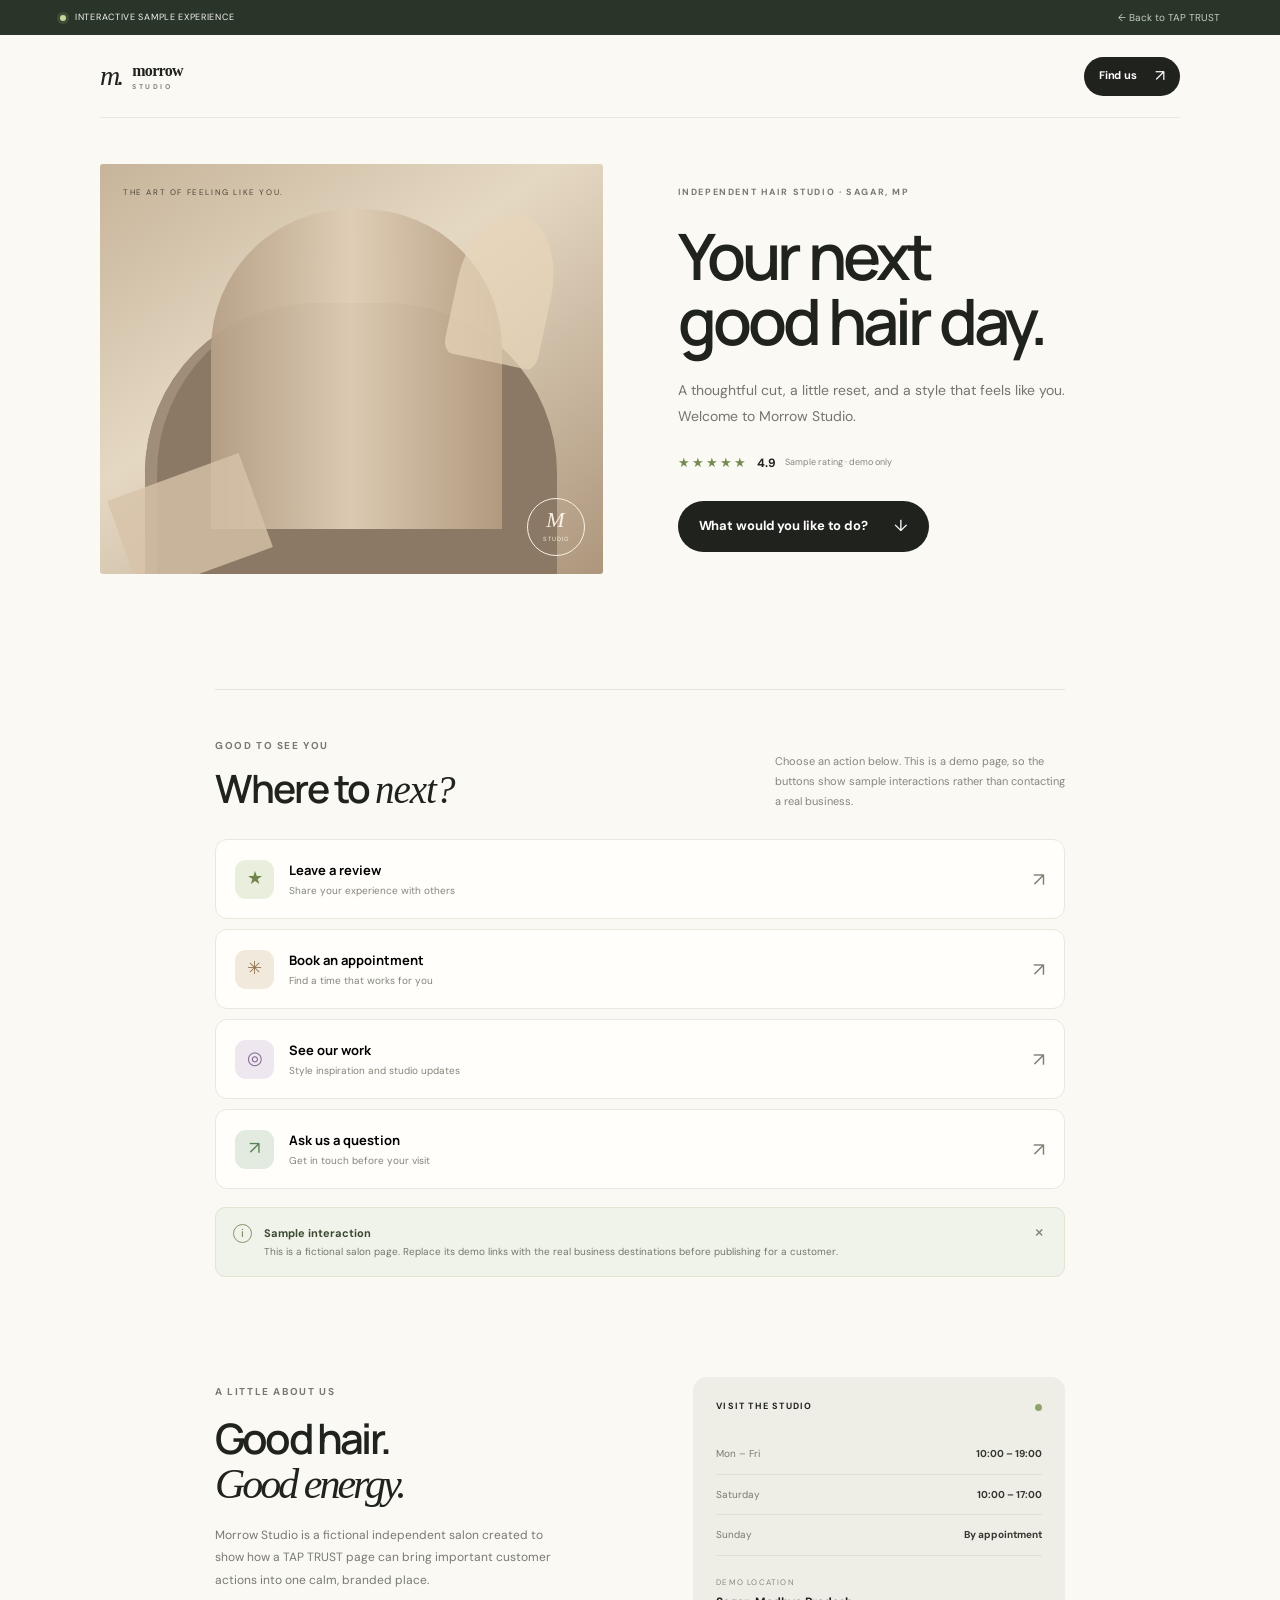
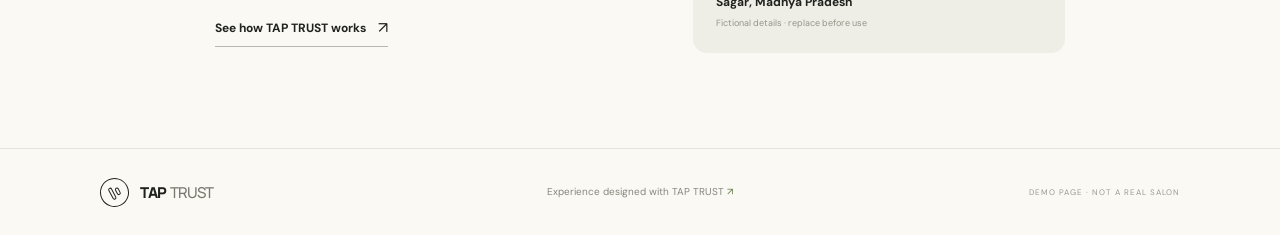
==== demo/index.html @ 9cfa6c9f "tap-trust-demo" ====
<!doctype html><html lang="en"><head><meta charset="utf-8"><meta name="viewport" content="width=device-width,initial-scale=1"><meta name="theme-color" content="#f7f6f2"><meta name="description" content="A sample customer landing page for Morrow Studio, created to demonstrate TAP TRUST NFC and QR experiences."><title>Morrow Studio — Customer demo | TAP TRUST</title><link rel="preconnect" href="https://fonts.googleapis.com"><link rel="preconnect" href="https://fonts.gstatic.com" crossorigin><link href="https://fonts.googleapis.com/css2?family=DM+Sans:wght@400;500;600;700&family=Manrope:wght@400;500;600;700;800&display=swap" rel="stylesheet"><link rel="stylesheet" href="../assets/style.css"></head><body class="demo-body"><div class="demo-banner"><span><span class="live-dot"></span> INTERACTIVE SAMPLE EXPERIENCE</span><a href="../index.html">← Back to TAP TRUST</a></div><header class="demo-header"><a class="brand" href="index.html" aria-label="Morrow Studio"><span class="morrow-symbol">m.</span><span class="morrow-word">morrow <small>STUDIO</small></span></a><a class="button button-dark button-small" href="#contact">Find us <span>↗</span></a></header><main><section class="salon-hero"><div class="salon-image"><div class="salon-image-label">THE ART OF FEELING LIKE YOU.</div><div class="salon-image-shape shape-a"></div><div class="salon-image-shape shape-b"></div><div class="salon-image-stamp">M<br><small>STUDIO</small></div></div><div class="salon-intro"><div class="eyebrow">INDEPENDENT HAIR STUDIO · SAGAR, MP</div><h1>Your next<br>good hair day.</h1><p>A thoughtful cut, a little reset, and a style that feels like you. Welcome to Morrow Studio.</p><div class="salon-rating"><span>★★★★★</span><strong>4.9</strong><small>Sample rating · demo only</small></div><a class="button button-dark salon-primary" href="#actions">What would you like to do? <span>↓</span></a></div></section><section class="salon-actions" id="actions"><div class="salon-section-top"><div><div class="eyebrow">GOOD TO SEE YOU</div><h2>Where to <span class="serif">next?</span></h2></div><p>Choose an action below. This is a demo page, so the buttons show sample interactions rather than contacting a real business.</p></div><div class="action-list"><button class="action-item" data-demo-action="review"><span class="action-icon review-action-icon">★</span><span class="action-copy"><strong>Leave a review</strong><small>Share your experience with others</small></span><span class="action-arrow">↗</span></button><button class="action-item" data-demo-action="booking"><span class="action-icon booking-action-icon">✳</span><span class="action-copy"><strong>Book an appointment</strong><small>Find a time that works for you</small></span><span class="action-arrow">↗</span></button><button class="action-item" data-demo-action="instagram"><span class="action-icon social-action-icon">◎</span><span class="action-copy"><strong>See our work</strong><small>Style inspiration and studio updates</small></span><span class="action-arrow">↗</span></button><button class="action-item" data-demo-action="whatsapp"><span class="action-icon message-action-icon">↗</span><span class="action-copy"><strong>Ask us a question</strong><small>Get in touch before your visit</small></span><span class="action-arrow">↗</span></button></div><div class="demo-notice" id="demo-notice" role="status" aria-live="polite"><span class="notice-symbol">i</span><p><strong>Sample interaction</strong><br>This is a fictional salon page. Replace its demo links with the real business destinations before publishing for a customer.</p><button id="notice-close" aria-label="Dismiss message">×</button></div></section><section class="salon-info" id="contact"><div class="salon-info-copy"><div class="eyebrow">A LITTLE ABOUT US</div><h2>Good hair.<br><span class="serif">Good energy.</span></h2><p>Morrow Studio is a fictional independent salon created to show how a TAP TRUST page can bring important customer actions into one calm, branded place.</p><a class="text-link" href="../index.html">See how TAP TRUST works <span>↗</span></a></div><div class="hours-card"><div class="hours-title"><span>VISIT THE STUDIO</span><span class="hours-dot"></span></div><div class="hours-row"><span>Mon – Fri</span><strong>10:00 – 19:00</strong></div><div class="hours-row"><span>Saturday</span><strong>10:00 – 17:00</strong></div><div class="hours-row"><span>Sunday</span><strong>By appointment</strong></div><div class="address-block"><span>DEMO LOCATION</span><strong>Sagar, Madhya Pradesh</strong><small>Fictional details · replace before use</small></div></div></section></main><footer class="demo-footer"><a class="brand" href="../index.html"><span class="brand-mark"><span></span><span></span></span><span>TAP<span class="brand-light">TRUST</span></span></a><p>Experience designed with TAP TRUST <span>↗</span></p><span class="demo-footer-note">DEMO PAGE · NOT A REAL SALON</span></footer><script src="../assets/script.js"></script></body></html>
---- assets/style.css ----
:root{--paper:#f7f6f2;--white:#fffefa;--ink:#20221e;--muted:#70736a;--line:#e5e4dc;--green:#b8d36c;--green-deep:#31472a;--soft-green:#eaf0dc;--serif:Georgia,'Times New Roman',serif;--sans:'DM Sans',sans-serif;--display:'Manrope','DM Sans',sans-serif;--radius:22px}*{box-sizing:border-box}html{scroll-behavior:smooth;scroll-padding-top:90px}body{margin:0;background:var(--paper);color:var(--ink);font-family:var(--sans);font-size:15px;line-height:1.55;-webkit-font-smoothing:antialiased}a{color:inherit;text-decoration:none}button{font:inherit}.section-wrap{width:min(1160px,calc(100% - 64px));margin-inline:auto}.section-space{padding-block:116px}.site-header{height:84px;display:flex;align-items:center;justify-content:space-between;padding-inline:max(32px,calc((100% - 1160px)/2));border-bottom:1px solid rgba(32,34,30,.08);position:sticky;top:0;z-index:20;background:rgba(247,246,242,.91);backdrop-filter:blur(18px);-webkit-backdrop-filter:blur(18px)}.brand{display:inline-flex;align-items:center;gap:11px;font-family:var(--display);font-weight:800;font-size:15px;letter-spacing:-.8px}.brand-light{font-weight:500;color:#77796f;margin-left:3px}.brand-mark{width:29px;height:29px;border:1.5px solid var(--ink);border-radius:50%;display:flex;align-items:center;justify-content:center;gap:2px;transform:rotate(-28deg)}.brand-mark span{width:4px;height:13px;border:1.5px solid var(--ink);border-radius:8px;display:block}.brand-mark span:last-child{height:8px}.desktop-nav{display:flex;gap:36px;margin-left:60px}.desktop-nav a,.footer-right a{font-size:13px;color:#5e6158;transition:color .2s}.desktop-nav a:hover,.footer-right a:hover{color:var(--ink)}.button{display:inline-flex;align-items:center;justify-content:center;gap:26px;min-height:51px;padding:0 21px;border-radius:99px;font-size:13px;font-weight:700;letter-spacing:-.1px;transition:transform .2s,background .2s,color .2s;border:0;cursor:pointer}.button:hover{transform:translateY(-2px)}.button span{font-size:16px;font-weight:400}.button-dark{background:var(--ink);color:white}.button-dark:hover{background:#3a3e34}.button-light{background:var(--white);color:var(--ink)}.button-light:hover{background:var(--green)}.header-cta{min-height:43px;padding-inline:17px;gap:20px}.menu-toggle{display:none;border:0;background:none;padding:10px}.menu-toggle span{display:block;width:22px;height:1.5px;background:var(--ink);margin:5px}.hero{display:grid;grid-template-columns:.95fr 1.05fr;align-items:center;gap:46px;padding-block:78px 85px;min-height:610px}.eyebrow{font-size:10px;font-weight:700;letter-spacing:1.6px;color:#777a6e;display:flex;align-items:center;gap:9px}.live-dot{width:7px;height:7px;border-radius:50%;background:#8da85a;box-shadow:0 0 0 4px rgba(141,168,90,.15);display:inline-block}.hero h1,.closing-content h2{font-family:var(--display);font-size:clamp(52px,6.2vw,82px);line-height:.99;letter-spacing:-5px;font-weight:600;margin:27px 0 24px}.serif{font-family:var(--serif);font-weight:400;font-style:italic;letter-spacing:-3px}.hero-lede{font-size:16px;line-height:1.8;color:#6c7066;max-width:440px}.hero-actions{display:flex;align-items:center;gap:27px;margin-top:31px}.text-link{font-size:12px;font-weight:700;border-bottom:1px solid #b7b9ae;padding-bottom:5px;display:inline-flex;align-items:center;gap:12px}.text-link span{font-size:16px;font-weight:400}.hero-proof{display:flex;align-items:center;gap:13px;margin-top:47px}.avatar-stack{display:flex;padding-left:3px}.avatar-stack span{width:28px;height:28px;border-radius:50%;border:2px solid var(--paper);margin-left:-4px;display:grid;place-items:center;font-size:9px;font-weight:700;background:#d8d4c6}.avatar-stack span:nth-child(2){background:#d0d9b6}.avatar-stack span:nth-child(3){background:#e4c9af}.hero-proof p{margin:0;font-size:10px;line-height:1.6;color:#7a7d73}.hero-proof strong{font-size:11px;color:var(--ink)}.hero-art{height:470px;position:relative;display:flex;align-items:center;justify-content:center;isolation:isolate}.art-glow{position:absolute;width:340px;height:340px;border-radius:50%;background:#e7ebd9;filter:blur(2px);z-index:-3}.orbit{position:absolute;border:1px solid rgba(90,110,64,.18);border-radius:50%;z-index:-2}.orbit-one{width:440px;height:300px;transform:rotate(-32deg)}.orbit-two{width:360px;height:440px;transform:rotate(34deg)}.phone{position:absolute;width:180px;height:350px;left:calc(50% - 150px);top:55px;border:5px solid #2a2c27;border-radius:30px;background:#22241f;padding:5px;transform:rotate(-8deg);box-shadow:0 28px 60px #3b3d3026;z-index:2}.phone:before{content:'';position:absolute;inset:0;border:1px solid #55574f;border-radius:25px;pointer-events:none}.phone-island{position:absolute;top:10px;left:50%;transform:translateX(-50%);width:53px;height:12px;border-radius:12px;background:#252620;z-index:2}.phone-screen{height:100%;border-radius:21px;background:#f7f3e9;overflow:hidden;padding:12px 10px;color:#34352f}.screen-top{display:flex;justify-content:space-between;font-size:6px;font-weight:700;padding:0 4px}.screen-logo{text-align:center;font-family:var(--serif);font-style:italic;font-size:18px;margin-top:17px;line-height:1}.screen-logo span{display:block;font:600 5px var(--sans);letter-spacing:2px;margin-top:4px}.screen-photo{height:100px;margin-top:12px;border-radius:7px;background:#c8b8a1;position:relative;overflow:hidden}.photo-sun{position:absolute;width:70px;height:70px;border-radius:50%;background:#e9d8b8;top:9px;left:40px}.photo-arch{position:absolute;width:88px;height:83px;border:13px solid #9a8974;border-bottom:0;border-radius:50px 50px 0 0;bottom:-5px;left:23px;background:#c5b09a}.screen-caption{font:italic 13px var(--serif);text-align:center;margin-top:10px}.screen-stars{text-align:center;color:#687e43;font-size:7px;margin-top:7px}.screen-stars small{display:block;color:#76766c;font-size:6px;margin-top:3px}.screen-action{height:25px;background:#31362b;color:white;border-radius:5px;margin-top:9px;font-size:7px;display:flex;align-items:center;justify-content:space-between;padding:0 8px}.screen-action span{font-size:10px}.screen-action.pale{background:#e4e8d7;color:#424a37;margin-top:5px}.screen-foot{text-align:center;font-size:5px;color:#7c7c70;margin-top:10px}.nfc-stand{position:absolute;right:8%;bottom:38px;width:206px;z-index:3;transform:rotate(4deg);filter:drop-shadow(0 26px 20px #383c2726)}.stand-top{height:246px;border-radius:15px;background:linear-gradient(145deg,#fcfcf6,#e8e8dd);border:1px solid #fff;box-shadow:inset 0 0 0 1px #d8d9ce;display:flex;flex-direction:column;align-items:center;padding-top:25px;position:relative}.stand-brand{font:800 12px var(--display);letter-spacing:-.6px}.stand-brand span{font-weight:500;color:#777b6e}.tap-symbol{height:40px;width:40px;border-radius:50%;background:#eaf0dc;margin-top:24px;display:flex;align-items:center;justify-content:center;gap:2px}.tap-symbol span{width:5px;height:11px;border:1.5px solid #62764a;border-radius:8px;transform:rotate(35deg)}.tap-symbol span:nth-child(2){height:18px}.tap-symbol span:nth-child(3){height:25px}.stand-top small{font-size:10px;margin-top:9px;color:#62665b}.stand-qr{width:61px;height:61px;margin-top:16px;background-color:#fff;background-image:linear-gradient(90deg,#272b24 25%,transparent 25%,transparent 50%,#272b24 50%,#272b24 75%,transparent 75%),linear-gradient(#272b24 25%,transparent 25%,transparent 50%,#272b24 50%,#272b24 75%,transparent 75%);background-size:12px 12px;position:relative;border:5px solid white;box-shadow:0 0 0 1px #deded3}.stand-qr i{position:absolute;width:15px;height:15px;border:4px solid #272b24;background:white}.stand-qr i:nth-child(1){top:0;left:0}.stand-qr i:nth-child(2){top:0;right:0}.stand-qr i:nth-child(3){bottom:0;left:0}.stand-qr i:nth-child(4){top:3px;left:3px;width:5px;height:5px;background:#272b24;border:0}.stand-qr i:nth-child(5){top:3px;right:3px;width:5px;height:5px;background:#272b24;border:0}.stand-qr i:nth-child(6){bottom:3px;left:3px;width:5px;height:5px;background:#272b24;border:0}.stand-qr i:nth-child(n+7){display:none}.stand-url{font-size:6px;font-weight:700;letter-spacing:1.6px;margin-top:10px;color:#73766b}.stand-base{height:25px;background:linear-gradient(#dedfd4,#c5c8b9);border-radius:0 0 9px 9px;clip-path:polygon(0 0,100% 0,88% 100%,12% 100%);margin-top:-1px}.floating-label{position:absolute;background:#fffef9;border:1px solid #e5e5dc;border-radius:30px;padding:10px 15px;font-size:10px;font-weight:700;box-shadow:0 8px 25px #34382b0d;display:flex;align-items:center;gap:8px;z-index:5}.label-top{top:42px;right:7px}.mini-spark{color:#748d50;font-size:17px}.label-bottom{bottom:36px;left:0}.label-check{width:16px;height:16px;display:grid;place-items:center;border-radius:50%;background:var(--soft-green);color:#526b36}.art-index{position:absolute;bottom:0;left:50%;transform:translateX(-50%);font-size:8px;letter-spacing:1.5px;color:#8a8d81;white-space:nowrap}.trust-strip{border-block:1px solid var(--line);min-height:78px;display:flex;align-items:center;justify-content:center;gap:clamp(28px,6vw,90px);padding:15px 24px;color:#777a70;font-size:11px}.trust-strip>div{display:flex;align-items:center;gap:9px}.strip-icon{color:#586b43;font-size:16px}.section-heading{display:flex;align-items:flex-end;justify-content:space-between;gap:40px;margin-bottom:48px}.section-heading h2,.pricing-copy h2,.salon-info h2{font-family:var(--display);font-size:clamp(39px,4.4vw,58px);line-height:1.05;letter-spacing:-2.8px;font-weight:600;margin:19px 0 0}.section-heading>p{max-width:330px;font-size:13px;color:#76796f;line-height:1.85;margin:0 0 5px}.steps-grid{display:grid;grid-template-columns:repeat(3,1fr);gap:15px}.step-card{background:#fffefa;border:1px solid #eae9e1;border-radius:18px;padding:22px 22px 26px;min-width:0}.step-number{display:flex;justify-content:space-between;font-size:11px;font-weight:700}.step-number span{font-size:9px;letter-spacing:1.2px;color:#8b8d83}.step-visual{height:190px;margin-block:20px;position:relative;display:flex;align-items:center;justify-content:center;overflow:hidden;border-radius:12px;background:#f3f2eb}.visual-one{background:#e8eadf}.mini-card{height:132px;width:202px;background:#fcfbf6;border-radius:9px;border:1px solid #dfe1d5;box-shadow:0 13px 25px #20221e13;transform:rotate(-8deg);padding:19px;position:relative}.mini-card-mark{font:800 14px var(--display);letter-spacing:-1px}.mini-card-mark span{font-weight:400;color:#848b78}.mini-lines{margin-top:25px;display:flex;flex-direction:column;gap:5px}.mini-lines i{height:3px;background:#d9dbd1;width:58%}.mini-lines i:nth-child(2){width:38%}.mini-lines i:nth-child(3){width:47%}.mini-chip{position:absolute;right:18px;bottom:18px;width:24px;height:18px;border:1px solid #a4ab94;border-radius:4px}.visual-note{position:absolute;bottom:10px;right:13px;font-size:8px;color:#74796a}.visual-two{background:#e9e5da}.mini-stand{height:130px;width:104px;background:#fbfaf5;border:1px solid #deded3;border-radius:7px 7px 4px 4px;box-shadow:0 10px 18px #38372b18;display:flex;flex-direction:column;align-items:center;padding-top:15px;position:relative}.mini-stand:after{content:'';position:absolute;bottom:-12px;left:8px;right:8px;height:13px;background:#d0d0c3;clip-path:polygon(0 0,100% 0,85% 100%,15% 100%)}.mini-stand>span{font:800 9px var(--display)}.mini-stand>span span{font-weight:400;color:#85897b}.mini-wave{font-size:25px;transform:rotate(90deg);color:#71894c;margin-top:12px;letter-spacing:-7px}.mini-stand small{font-size:7px;margin-top:8px}.visual-three{background:#e8eddf;flex-direction:column;gap:7px}.connect-bubble{width:170px;background:#fffefa;border:1px solid #dfe5d4;border-radius:8px;padding:9px 11px;font-size:9px;display:flex;align-items:center;justify-content:space-between;box-shadow:0 4px 12px #31392b08}.connect-bubble span{color:#698747;font-size:12px}.bubble-b{margin-left:27px}.bubble-c{background:#3c4b31;color:white;margin-left:-15px}.connect-line{height:13px;width:1px;background:#a9b89a;margin-left:-36px}.connect-line.short{margin-left:40px}.step-card h3,.solution-card h3{font:700 17px var(--display);letter-spacing:-.5px;margin:0 0 9px}.step-card>p,.solution-card>p{font-size:12px;line-height:1.8;color:#777a70;margin:0;max-width:330px}.solutions-section{background:#eeeee7}.solution-grid{display:grid;grid-template-columns:repeat(3,1fr);gap:15px}.solution-card{padding:24px;border-radius:18px;background:#fffefa;border:1px solid #e6e6dd;min-height:355px;display:flex;flex-direction:column;align-items:flex-start;transition:transform .25s,box-shadow .25s}.solution-card:hover{transform:translateY(-4px);box-shadow:0 18px 40px #3034230a}.review-card{background:#e0e7d3;border-color:#d8dfca}.solution-meta{display:flex;justify-content:space-between;align-items:center;width:100%}.pill{border-radius:99px;background:#f4f5ed;padding:6px 9px;font-size:8px;letter-spacing:1px;font-weight:700;color:#5c6e42}.pill-soft{background:#f2f1ea;color:#7a7c72}.solution-arrow{font-size:17px;color:#82867a}.review-graphic{width:100%;height:142px;display:flex;align-items:center;justify-content:center;gap:17px;position:relative}.star-circle{width:68px;height:68px;border-radius:50%;background:#f8f8ef;display:grid;place-items:center;font-size:32px;color:#7b9354;box-shadow:0 7px 20px #3b4a2a10}.review-lines{display:flex;flex-direction:column;gap:7px}.review-lines i{display:block;width:76px;height:5px;border-radius:8px;background:#c2cbb2}.review-lines i:nth-child(2){width:58px}.review-lines i:nth-child(3){width:68px}.stars-small{font-size:10px;letter-spacing:2px;color:#657d42;margin-top:4px}.review-chip{position:absolute;bottom:8px;left:12px;font-size:8px;background:#f9f9f2;border-radius:20px;padding:7px 10px;color:#586447}.solution-card h3{margin-top:9px}.solution-card>p{margin-bottom:20px}.card-link{margin-top:auto;font-size:10px;font-weight:700;display:flex;align-items:center;gap:12px}.card-link span{font-size:15px}.solution-icon{width:100%;height:142px;display:flex;align-items:center;justify-content:center;position:relative}.icon-menu{width:120px;height:110px;border:1px solid #e2e2d7;background:#f8f7f0;border-radius:8px;margin:13px auto 19px;flex-direction:column;gap:9px;box-shadow:0 8px 20px #33331e08}.icon-menu>span{font:700 9px var(--display);letter-spacing:2px;margin-bottom:3px}.icon-menu i{height:3px;width:58px;background:#d8d9cf;display:block;border-radius:4px}.icon-menu i:nth-of-type(2){width:43px}.icon-menu i:nth-of-type(3){width:51px}.icon-menu>i:first-of-type:after{content:'↗';position:absolute;right:18px;top:13px;font-style:normal;color:#6c8150}.icon-contact{gap:12px}.contact-avatar{width:53px;height:53px;border-radius:50%;display:grid;place-items:center;background:#e4e8d9;font:italic 24px var(--serif);color:#6c8052}.contact-lines{display:flex;flex-direction:column;gap:7px}.contact-lines i{height:4px;width:70px;background:#d9dbd0;border-radius:4px}.contact-lines i:nth-child(2){width:50px}.contact-lines i:nth-child(3){width:62px}.contact-wave{position:absolute;right:24px;bottom:22px;font-size:24px;color:#71894c}.pricing-section{display:grid;grid-template-columns:.78fr 1.22fr;gap:100px}.pricing-copy h2{margin-bottom:23px}.pricing-copy>p{font-size:13px;line-height:1.9;color:#74776d;max-width:360px}.price-note{display:flex;gap:12px;margin-top:29px;padding-top:21px;border-top:1px solid var(--line);max-width:370px}.price-note-icon{width:29px;height:29px;border-radius:50%;display:grid;place-items:center;background:#e7ecd9;color:#657c46;flex:none}.price-note span:last-child{font-size:10px;line-height:1.8;color:#7a7c72}.price-note strong{font-size:11px;color:var(--ink)}.price-list{padding-top:7px}.price-row{display:grid;grid-template-columns:35px 1fr auto;gap:15px;align-items:center;padding:23px 0;border-bottom:1px solid var(--line)}.price-number{font-size:10px;color:#92958a}.price-detail h3{font:700 15px var(--display);letter-spacing:-.4px;margin:0 0 5px}.price-detail p{font-size:10px;color:#82857a;margin:0}.price-value{font:600 20px var(--display);letter-spacing:-.8px;text-align:right;white-space:nowrap}.price-value small{display:block;font:10px var(--sans);color:#8b8e83;letter-spacing:0;margin-top:3px}.price-cta{margin-top:25px;min-width:205px}.fine-print{font-size:9px;color:#909287;max-width:380px;line-height:1.7;margin-top:13px}.closing-cta{background:#283226;color:#f8f7f0;min-height:390px;position:relative;overflow:hidden;display:flex;align-items:center;justify-content:center;text-align:center;padding:75px 24px}.closing-content{position:relative;z-index:2}.eyebrow-light{color:#b5c3a0;justify-content:center}.closing-content h2{font-size:clamp(48px,5.8vw,72px);letter-spacing:-4px;margin:23px 0 15px}.closing-content h2 .serif{color:#c8d99b}.closing-content>p{font-size:12px;color:#c1c7b8;margin:0 auto 26px;max-width:380px;line-height:1.8}.closing-orb{position:absolute;border:1px solid #ffffff13;border-radius:50%}.orb-left{width:410px;height:410px;left:-100px;top:-140px;box-shadow:0 0 0 35px #ffffff04,0 0 0 75px #ffffff03}.orb-right{width:500px;height:500px;right:-160px;bottom:-280px;box-shadow:0 0 0 35px #ffffff04,0 0 0 75px #ffffff03}.closing-mark{position:absolute;right:9%;top:20%;font:800 45px var(--display);color:#ffffff12;letter-spacing:-5px}.closing-mark span{font-weight:400}.site-footer{padding:31px max(32px,calc((100% - 1160px)/2)) 18px;display:grid;grid-template-columns:1fr 1fr 1fr;align-items:center;gap:15px}.site-footer>p{font-size:10px;color:#888b80;text-align:center}.footer-right{display:flex;justify-content:flex-end;gap:23px}.footer-right a{font-size:10px}.footer-bottom{grid-column:1/-1;border-top:1px solid var(--line);padding-top:17px;margin-top:15px;display:flex;justify-content:space-between;font-size:8px;letter-spacing:.8px;color:#96988e}.footer-bottom span:last-child{letter-spacing:0}
/* Customer demo */.demo-body{background:#faf9f4}.demo-banner{height:35px;background:#293528;color:#f7f6f2;display:flex;align-items:center;justify-content:space-between;padding:0 max(28px,calc((100% - 1160px)/2));font-size:9px;letter-spacing:.7px}.demo-banner>span{display:flex;align-items:center;gap:9px}.demo-banner .live-dot{background:#c5d99a;box-shadow:0 0 0 3px #c5d99a24;width:6px;height:6px}.demo-banner a{color:#c7cdbd;font-size:10px;letter-spacing:0}.demo-header{height:83px;display:flex;align-items:center;justify-content:space-between;width:min(1080px,calc(100% - 64px));margin:auto;border-bottom:1px solid #e8e7de}.morrow-symbol{font:italic 28px var(--serif);letter-spacing:-3px}.morrow-word{font:600 16px var(--serif);letter-spacing:-.7px}.morrow-word small{display:block;font:700 7px var(--sans);letter-spacing:2.5px;color:#85877d;margin-top:2px}.button-small{min-height:39px;font-size:11px;padding-inline:15px;gap:18px}.salon-hero{width:min(1080px,calc(100% - 64px));margin:46px auto 0;display:grid;grid-template-columns:1fr 1fr;gap:75px;align-items:center}.salon-image{height:410px;position:relative;overflow:hidden;background:#d5c4ab;border-radius:3px;background-image:linear-gradient(145deg,#c7b49a 0%,#e5d8c3 42%,#ad967c 100%)}.salon-image:before{content:'';position:absolute;left:9%;right:9%;bottom:-17%;height:83%;border-radius:170px 170px 0 0;background:#8b7965;box-shadow:inset 12px 0 0 #a08e79}.salon-image:after{content:'';position:absolute;left:22%;right:20%;top:11%;height:78%;border-radius:140px 140px 0 0;background:linear-gradient(90deg,#b6a087,#dfcdb5 48%,#b39c80);opacity:.95}.salon-image-label{position:absolute;top:22px;left:23px;z-index:3;font-size:8px;letter-spacing:1.6px;color:#4d453a}.salon-image-shape{position:absolute;z-index:2}.shape-a{width:95px;height:150px;right:10%;top:12%;background:#e9d6bb;transform:rotate(12deg);border-radius:50% 50% 10% 10%;opacity:.7}.shape-b{width:140px;height:100px;left:4%;bottom:0;background:#d7c4a9;transform:rotate(-20deg);opacity:.8}.salon-image-stamp{position:absolute;z-index:4;right:18px;bottom:18px;width:58px;height:58px;border:1px solid #f8f0e2;color:#f8f0e2;border-radius:50%;display:grid;place-content:center;text-align:center;font:italic 22px var(--serif);line-height:.8}.salon-image-stamp small{font:6px var(--sans);letter-spacing:1px;margin-top:6px}.salon-intro .eyebrow{font-size:9px}.salon-intro h1{font:600 clamp(48px,5vw,67px)/1.02 var(--display);letter-spacing:-3.8px;margin:23px 0}.salon-intro>p{font-size:14px;line-height:1.9;color:#74766b;max-width:390px}.salon-rating{display:flex;align-items:center;gap:9px;margin-top:23px}.salon-rating>span{font-size:13px;letter-spacing:2px;color:#758a50}.salon-rating strong{font-size:12px}.salon-rating small{font-size:9px;color:#85877d}.salon-primary{margin-top:28px}.salon-actions{width:min(850px,calc(100% - 64px));margin:115px auto 0;padding-top:48px;border-top:1px solid #e5e4db}.salon-section-top{display:flex;justify-content:space-between;align-items:flex-end;gap:35px;margin-bottom:28px}.salon-section-top h2{font:600 39px/1.1 var(--display);letter-spacing:-2px;margin:13px 0 0}.salon-section-top h2 .serif{letter-spacing:-1px}.salon-section-top>p{font-size:11px;line-height:1.8;color:#85877d;max-width:290px;margin:0}.action-list{display:flex;flex-direction:column;gap:10px}.action-item{width:100%;display:flex;align-items:center;text-align:left;gap:15px;padding:16px 19px;background:#fffefa;border:1px solid #e9e8df;border-radius:12px;cursor:pointer;transition:border-color .2s,transform .2s,background .2s;min-height:80px}.action-item:hover{border-color:#b7c39e;transform:translateX(3px);background:#fff}.action-icon{width:39px;height:39px;border-radius:11px;display:grid;place-items:center;flex:none;font-size:18px}.review-action-icon{background:#e9efdc;color:#6e854b}.booking-action-icon{background:#f1e9dc;color:#927653}.social-action-icon{background:#eee7f0;color:#846b91}.message-action-icon{background:#e3ebe1;color:#5c8056}.action-copy{display:flex;flex-direction:column;gap:4px}.action-copy strong{font:700 13px var(--display)}.action-copy small{font-size:10px;color:#83867b}.action-arrow{margin-left:auto;font-size:19px;color:#7d8174}.demo-notice{display:flex;align-items:flex-start;gap:12px;padding:16px 17px;margin-top:18px;border:1px solid #e0e5d4;background:#f0f3e9;border-radius:10px;position:relative}.notice-symbol{width:19px;height:19px;border-radius:50%;border:1px solid #83956c;color:#647a4b;display:grid;place-items:center;font-size:11px;flex:none}.demo-notice p{font-size:10px;color:#73796a;line-height:1.7;margin:0;padding-right:25px}.demo-notice p strong{color:#3c4931;font-size:11px}.demo-notice>button{position:absolute;right:10px;top:8px;border:0;background:none;font-size:19px;color:#7b826f;cursor:pointer;width:30px;height:30px}.notice-active{background:#e5ecd9;border-color:#b7c69d}.salon-info{width:min(850px,calc(100% - 64px));margin:100px auto 95px;display:grid;grid-template-columns:1fr .9fr;gap:65px;align-items:center}.salon-info h2{font-size:42px;margin:17px 0}.salon-info-copy>p{font-size:12px;color:#777a70;line-height:1.9;max-width:350px;margin-bottom:24px}.hours-card{background:#efeee6;border-radius:14px;padding:23px}.hours-title{display:flex;justify-content:space-between;align-items:center;font-size:9px;letter-spacing:1.2px;font-weight:700;margin-bottom:20px}.hours-dot{width:7px;height:7px;border-radius:50%;background:#91a46c}.hours-row{display:flex;justify-content:space-between;gap:10px;padding:12px 0;border-bottom:1px solid #dfdfd4;font-size:10px;color:#777a70}.hours-row strong{font-size:10px;color:#34372f}.address-block{display:flex;flex-direction:column;gap:5px;margin-top:20px}.address-block span{font-size:8px;letter-spacing:1.2px;color:#878a7e}.address-block strong{font-size:12px}.address-block small{font-size:9px;color:#929489}.demo-footer{border-top:1px solid #e6e5dc;padding:25px max(32px,calc((100% - 1080px)/2));display:grid;grid-template-columns:1fr 1fr 1fr;align-items:center;gap:12px}.demo-footer>p{text-align:center;font-size:10px;color:#85877d}.demo-footer>p span{color:#62794a}.demo-footer-note{text-align:right;font-size:8px;letter-spacing:1px;color:#999b91}.will-reveal{opacity:0;transform:translateY(14px);transition:opacity .6s ease,transform .6s ease}.will-reveal.is-visible{opacity:1;transform:translateY(0)}
@media(min-width:1400px){.hero{padding-block:95px}.hero-art{transform:scale(1.04)}}
@media(max-width:900px){.section-wrap{width:calc(100% - 44px)}.site-header{padding-inline:22px}.desktop-nav{gap:20px;margin-left:0}.hero{gap:15px;grid-template-columns:1fr 1fr;padding-block:60px}.hero h1{font-size:60px;letter-spacing:-3.5px}.hero-art{transform:scale(.88);transform-origin:center}.nfc-stand{right:1%}.section-space{padding-block:85px}.pricing-section{gap:50px}.trust-strip{gap:25px;flex-wrap:wrap}.salon-hero{gap:40px;width:calc(100% - 44px)}.salon-image{height:360px}.salon-intro h1{font-size:53px}.demo-header{width:calc(100% - 44px)}}
@media(max-width:650px){html{scroll-padding-top:70px}.section-wrap{width:calc(100% - 38px)}.site-header{height:70px;padding-inline:19px}.brand{font-size:14px}.header-cta{display:none}.menu-toggle{display:block;cursor:pointer}.desktop-nav{display:none;position:absolute;top:69px;left:0;right:0;margin:0;padding:17px 20px 23px;background:var(--paper);border-bottom:1px solid var(--line);flex-direction:column;gap:0}.desktop-nav.nav-open{display:flex}.desktop-nav a{padding:13px 3px;font-size:14px}.hero{display:flex;flex-direction:column;align-items:stretch;padding-block:49px 43px;gap:4px}.hero h1{font-size:clamp(53px,14vw,70px);letter-spacing:-3.5px;margin:22px 0 17px}.hero-lede{font-size:14px;line-height:1.8}.hero-actions{gap:19px;flex-wrap:wrap;margin-top:24px}.button{min-height:48px;padding-inline:17px;gap:17px}.hero-proof{margin-top:28px}.hero-art{height:390px;margin:15px -13px 0;transform:scale(.91);transform-origin:top center}.phone{left:calc(50% - 133px);top:32px;width:155px;height:306px}.phone-screen{padding:11px 8px}.screen-photo{height:83px}.screen-caption{font-size:11px}.screen-action{height:22px}.nfc-stand{width:174px;right:0;bottom:29px}.stand-top{height:216px;padding-top:20px}.stand-brand{font-size:11px}.tap-symbol{margin-top:17px}.stand-qr{width:54px;height:54px;margin-top:12px}.label-top{top:14px;right:1px}.label-bottom{bottom:19px;left:0}.floating-label{font-size:9px;padding:8px 11px}.art-index{bottom:0}.trust-strip{justify-content:flex-start;display:grid;grid-template-columns:1fr 1fr;gap:15px;padding:20px 22px;font-size:10px}.section-space{padding-block:72px}.section-heading{display:block;margin-bottom:30px}.section-heading h2,.pricing-copy h2{font-size:44px;letter-spacing:-2.3px}.section-heading>p{margin-top:18px;font-size:12px}.steps-grid,.solution-grid{grid-template-columns:1fr;gap:12px}.step-card{padding:19px}.step-visual{height:175px;margin-block:16px}.step-card h3,.solution-card h3{font-size:16px}.step-card>p,.solution-card>p{font-size:12px}.solution-card{min-height:330px;padding:21px}.review-graphic,.solution-icon{height:135px}.pricing-section{grid-template-columns:1fr;gap:32px}.pricing-copy>p{font-size:12px}.price-row{grid-template-columns:24px 1fr auto;gap:9px;padding:19px 0}.price-detail h3{font-size:13px}.price-detail p{font-size:9px;max-width:180px;line-height:1.6}.price-value{font-size:17px}.price-value small{font-size:8px}.price-note{margin-top:22px}.closing-cta{min-height:350px;padding-block:60px}.closing-content h2{font-size:53px;letter-spacing:-3px}.closing-content>p{font-size:11px}.closing-mark{right:5%;top:8%;font-size:32px}.site-footer{padding:26px 20px 15px;grid-template-columns:1fr auto}.site-footer>p{display:none}.footer-right{gap:14px}.footer-right a{font-size:9px}.footer-bottom{font-size:7px;gap:12px;line-height:1.6}.footer-bottom span:last-child{text-align:right}.demo-banner{padding-inline:16px;font-size:8px}.demo-banner a{font-size:9px}.demo-header{height:72px;width:calc(100% - 38px)}.salon-hero{width:calc(100% - 38px);margin-top:24px;grid-template-columns:1fr;gap:28px}.salon-image{height:330px}.salon-intro h1{font-size:56px;letter-spacing:-3px;margin:18px 0}.salon-intro>p{font-size:13px}.salon-actions{width:calc(100% - 38px);margin-top:68px;padding-top:35px}.salon-section-top{display:block;margin-bottom:22px}.salon-section-top h2{font-size:36px}.salon-section-top>p{margin-top:13px}.action-item{padding:13px;min-height:76px;gap:11px}.action-icon{width:36px;height:36px}.action-copy strong{font-size:12px}.action-copy small{font-size:9px}.demo-notice{padding:13px}.salon-info{width:calc(100% - 38px);margin:70px auto;grid-template-columns:1fr;gap:30px}.salon-info h2{font-size:39px}.demo-footer{padding:22px 19px;grid-template-columns:1fr auto}.demo-footer>p{display:none}.demo-footer-note{font-size:7px}.will-reveal{transform:translateY(8px)}}
@media(prefers-reduced-motion:reduce){*,*::before,*::after{scroll-behavior:auto!important;animation-duration:.01ms!important;animation-iteration-count:1!important;transition-duration:.01ms!important}.will-reveal{opacity:1;transform:none}}
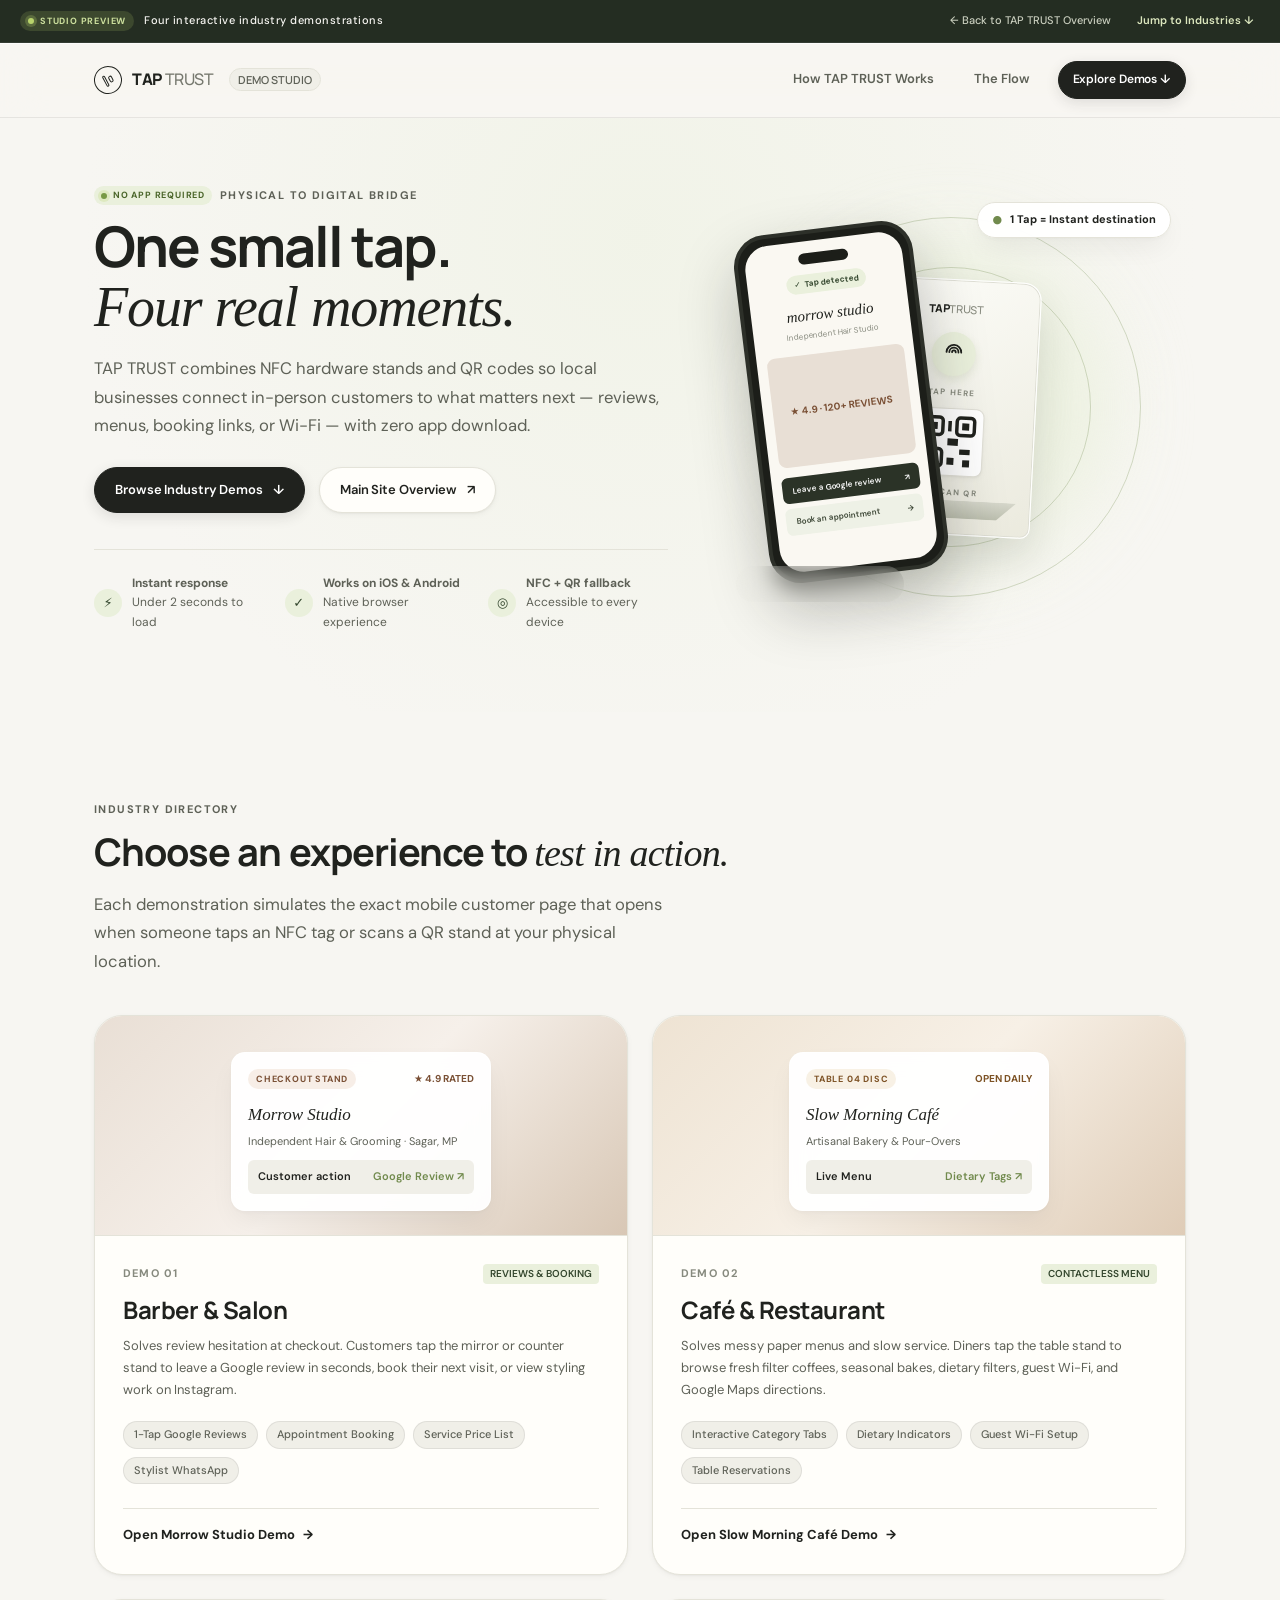
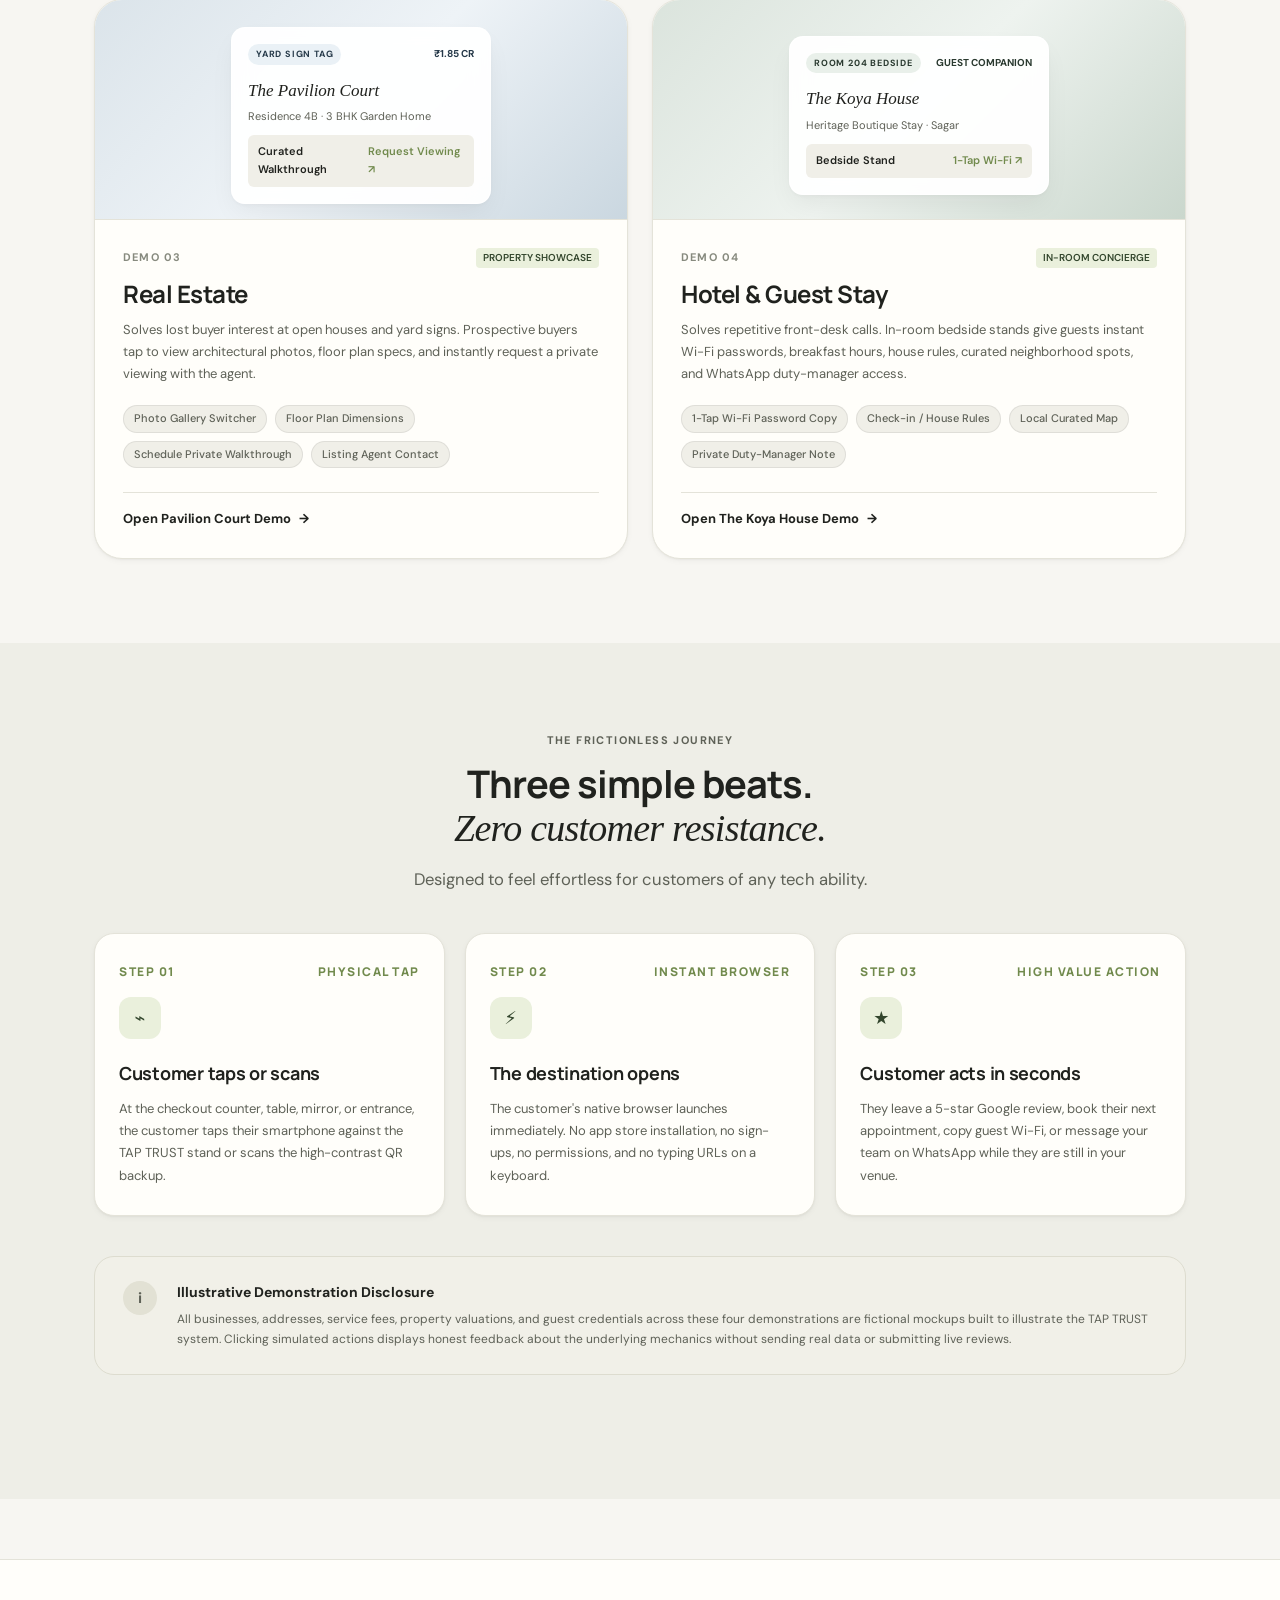
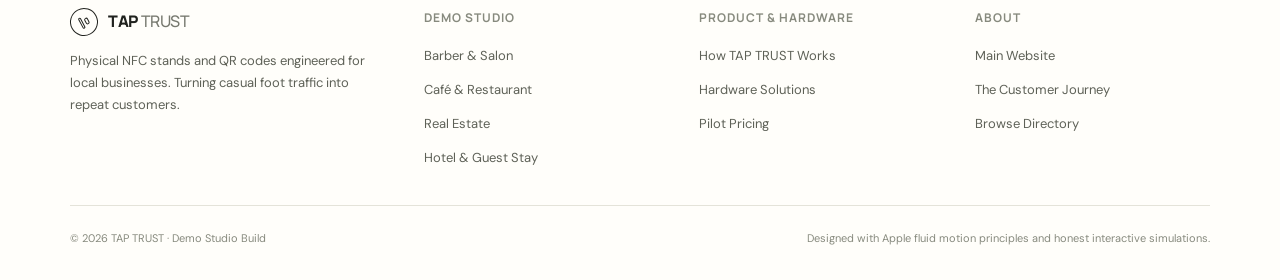
==== commit 3ce15bee: "build intractitev tap trust demo" ====
--- a/demo/index.html
+++ b/demo/index.html
@@ -1 +1,434 @@
-<!doctype html><html lang="en"><head><meta charset="utf-8"><meta name="viewport" content="width=device-width,initial-scale=1"><meta name="theme-color" content="#f7f6f2"><meta name="description" content="A sample customer landing page for Morrow Studio, created to demonstrate TAP TRUST NFC and QR experiences."><title>Morrow Studio — Customer demo | TAP TRUST</title><link rel="preconnect" href="https://fonts.googleapis.com"><link rel="preconnect" href="https://fonts.gstatic.com" crossorigin><link href="https://fonts.googleapis.com/css2?family=DM+Sans:wght@400;500;600;700&family=Manrope:wght@400;500;600;700;800&display=swap" rel="stylesheet"><link rel="stylesheet" href="../assets/style.css"></head><body class="demo-body"><div class="demo-banner"><span><span class="live-dot"></span> INTERACTIVE SAMPLE EXPERIENCE</span><a href="../index.html">← Back to TAP TRUST</a></div><header class="demo-header"><a class="brand" href="index.html" aria-label="Morrow Studio"><span class="morrow-symbol">m.</span><span class="morrow-word">morrow <small>STUDIO</small></span></a><a class="button button-dark button-small" href="#contact">Find us <span>↗</span></a></header><main><section class="salon-hero"><div class="salon-image"><div class="salon-image-label">THE ART OF FEELING LIKE YOU.</div><div class="salon-image-shape shape-a"></div><div class="salon-image-shape shape-b"></div><div class="salon-image-stamp">M<br><small>STUDIO</small></div></div><div class="salon-intro"><div class="eyebrow">INDEPENDENT HAIR STUDIO · SAGAR, MP</div><h1>Your next<br>good hair day.</h1><p>A thoughtful cut, a little reset, and a style that feels like you. Welcome to Morrow Studio.</p><div class="salon-rating"><span>★★★★★</span><strong>4.9</strong><small>Sample rating · demo only</small></div><a class="button button-dark salon-primary" href="#actions">What would you like to do? <span>↓</span></a></div></section><section class="salon-actions" id="actions"><div class="salon-section-top"><div><div class="eyebrow">GOOD TO SEE YOU</div><h2>Where to <span class="serif">next?</span></h2></div><p>Choose an action below. This is a demo page, so the buttons show sample interactions rather than contacting a real business.</p></div><div class="action-list"><button class="action-item" data-demo-action="review"><span class="action-icon review-action-icon">★</span><span class="action-copy"><strong>Leave a review</strong><small>Share your experience with others</small></span><span class="action-arrow">↗</span></button><button class="action-item" data-demo-action="booking"><span class="action-icon booking-action-icon">✳</span><span class="action-copy"><strong>Book an appointment</strong><small>Find a time that works for you</small></span><span class="action-arrow">↗</span></button><button class="action-item" data-demo-action="instagram"><span class="action-icon social-action-icon">◎</span><span class="action-copy"><strong>See our work</strong><small>Style inspiration and studio updates</small></span><span class="action-arrow">↗</span></button><button class="action-item" data-demo-action="whatsapp"><span class="action-icon message-action-icon">↗</span><span class="action-copy"><strong>Ask us a question</strong><small>Get in touch before your visit</small></span><span class="action-arrow">↗</span></button></div><div class="demo-notice" id="demo-notice" role="status" aria-live="polite"><span class="notice-symbol">i</span><p><strong>Sample interaction</strong><br>This is a fictional salon page. Replace its demo links with the real business destinations before publishing for a customer.</p><button id="notice-close" aria-label="Dismiss message">×</button></div></section><section class="salon-info" id="contact"><div class="salon-info-copy"><div class="eyebrow">A LITTLE ABOUT US</div><h2>Good hair.<br><span class="serif">Good energy.</span></h2><p>Morrow Studio is a fictional independent salon created to show how a TAP TRUST page can bring important customer actions into one calm, branded place.</p><a class="text-link" href="../index.html">See how TAP TRUST works <span>↗</span></a></div><div class="hours-card"><div class="hours-title"><span>VISIT THE STUDIO</span><span class="hours-dot"></span></div><div class="hours-row"><span>Mon – Fri</span><strong>10:00 – 19:00</strong></div><div class="hours-row"><span>Saturday</span><strong>10:00 – 17:00</strong></div><div class="hours-row"><span>Sunday</span><strong>By appointment</strong></div><div class="address-block"><span>DEMO LOCATION</span><strong>Sagar, Madhya Pradesh</strong><small>Fictional details · replace before use</small></div></div></section></main><footer class="demo-footer"><a class="brand" href="../index.html"><span class="brand-mark"><span></span><span></span></span><span>TAP<span class="brand-light">TRUST</span></span></a><p>Experience designed with TAP TRUST <span>↗</span></p><span class="demo-footer-note">DEMO PAGE · NOT A REAL SALON</span></footer><script src="../assets/script.js"></script></body></html>
+<!doctype html>
+<html lang="en">
+<head>
+  <meta charset="utf-8">
+  <meta name="viewport" content="width=device-width, initial-scale=1">
+  <meta name="theme-color" content="#242d22">
+  <meta name="description" content="Explore TAP TRUST Demo Studio — Experience 4 interactive, mobile-first NFC and QR customer destinations for Barber & Salon, Café & Restaurant, Real Estate, and Hotel stays.">
+  <title>Demo Studio — TAP TRUST</title>
+  
+  <link rel="preconnect" href="https://fonts.googleapis.com">
+  <link rel="preconnect" href="https://fonts.gstatic.com" crossorigin>
+  <link href="https://fonts.googleapis.com/css2?family=DM+Sans:ital,opsz,wght@0,9..40,400;0,9..40,500;0,9..40,600;0,9..40,700;1,9..40,400&family=Manrope:wght@500;600;700;800&display=swap" rel="stylesheet">
+  
+  <link rel="stylesheet" href="../assets/style.css">
+  <link rel="stylesheet" href="../assets/demo-studio.css">
+</head>
+<body class="ds-body">
+
+  <!-- Universal Wayfinding Chrome Banner -->
+  <aside class="ds-banner" aria-label="Demo announcement">
+    <div class="ds-banner-content">
+      <span class="ds-banner-badge"><span class="ds-live-dot" aria-hidden="true"></span> STUDIO PREVIEW</span>
+      <span>Four interactive industry demonstrations</span>
+    </div>
+    <div class="ds-banner-links">
+      <a class="ds-banner-link" href="../index.html">← Back to TAP TRUST Overview</a>
+      <a class="ds-banner-link ds-banner-link-accent" href="#industries">Jump to Industries ↓</a>
+    </div>
+  </aside>
+
+  <!-- Sticky Translucent Header -->
+  <header class="ds-header">
+    <div class="ds-header-inner">
+      <a class="ds-brand" href="../index.html" aria-label="TAP TRUST Home">
+        <span class="ds-brand-mark" aria-hidden="true"><span></span><span></span></span>
+        <span>TAP<span style="font-weight: 500; color: #77796f; margin-left: 3px;">TRUST</span></span>
+        <span class="ds-brand-tag">DEMO STUDIO</span>
+      </a>
+
+      <nav class="ds-header-nav" aria-label="Demo Studio Navigation">
+        <a class="ds-nav-link" href="../index.html#how">How TAP TRUST Works</a>
+        <a class="ds-nav-link" href="#how-it-works">The Flow</a>
+        <a class="ds-btn ds-btn-primary ds-btn-sm" href="#industries">Explore Demos ↓</a>
+      </nav>
+    </div>
+  </header>
+
+  <main>
+    <!-- Studio Hero -->
+    <section class="ds-hub-hero">
+      <div class="ds-container">
+        <div class="ds-hub-hero-grid">
+          <div>
+            <div class="ds-eyebrow">
+              <span class="ds-banner-badge" style="background:#eaf0dc; color:#4a652a; padding: 2px 7px;">
+                <span class="ds-live-dot" style="background:#779944;"></span> NO APP REQUIRED
+              </span>
+              PHYSICAL TO DIGITAL BRIDGE
+            </div>
+            
+            <h1 class="ds-heading-display">
+              One small tap.<br>
+              <span class="serif">Four real moments.</span>
+            </h1>
+
+            <p class="ds-lede">
+              TAP TRUST combines NFC hardware stands and QR codes so local businesses connect in-person customers to what matters next — reviews, menus, booking links, or Wi-Fi — with zero app download.
+            </p>
+
+            <div style="display: flex; gap: 14px; flex-wrap: wrap;">
+              <a class="ds-btn ds-btn-primary" href="#industries">
+                Browse Industry Demos <span aria-hidden="true">↓</span>
+              </a>
+              <a class="ds-btn ds-btn-secondary" href="../index.html">
+                Main Site Overview <span aria-hidden="true">↗</span>
+              </a>
+            </div>
+
+            <div class="ds-hub-proof-strip">
+              <div class="ds-proof-item">
+                <div class="ds-proof-icon" aria-hidden="true">⚡</div>
+                <div>
+                  <strong>Instant response</strong><br>
+                  Under 2 seconds to load
+                </div>
+              </div>
+              <div class="ds-proof-item">
+                <div class="ds-proof-icon" aria-hidden="true">✓</div>
+                <div>
+                  <strong>Works on iOS &amp; Android</strong><br>
+                  Native browser experience
+                </div>
+              </div>
+              <div class="ds-proof-item">
+                <div class="ds-proof-icon" aria-hidden="true">◎</div>
+                <div>
+                  <strong>NFC + QR fallback</strong><br>
+                  Accessible to every device
+                </div>
+              </div>
+            </div>
+          </div>
+
+          <!-- Interactive Device Illustration -->
+          <div class="ds-device-stage" aria-label="Illustration of phone interacting with TAP TRUST stand">
+            <div class="ds-device-stage-bg"></div>
+            <div class="ds-device-ripple ds-device-ripple-1"></div>
+            <div class="ds-device-ripple ds-device-ripple-2"></div>
+
+            <div class="ds-floating-chip ds-floating-chip-top">
+              <span style="color:#718a4d;">●</span> 1 Tap = Instant destination
+            </div>
+
+            <!-- Phone mockup with live preview -->
+            <div class="ds-phone-model">
+              <div class="ds-phone-screen">
+                <div class="ds-phone-notch"></div>
+                <div class="ds-phone-pill">
+                  <span style="font-size: 8px;">✓</span> Tap detected
+                </div>
+                <div class="ds-phone-brand">morrow studio</div>
+                <div class="ds-phone-sub">Independent Hair Studio</div>
+                <div style="background:#e8dfd5; height: 110px; border-radius: 8px; margin-bottom: 10px; display: grid; place-items: center; color: #7a5035; font-size: 10px; font-weight: 700;">
+                  ★ 4.9 · 120+ REVIEWS
+                </div>
+                <div class="ds-phone-btn">
+                  <span>Leave a Google review</span>
+                  <span>↗</span>
+                </div>
+                <div class="ds-phone-btn ds-phone-btn-subtle">
+                  <span>Book an appointment</span>
+                  <span>→</span>
+                </div>
+              </div>
+            </div>
+
+            <!-- NFC Stand mockup -->
+            <div class="ds-stand-model">
+              <div class="ds-stand-brand">TAP<span>TRUST</span></div>
+              <div class="ds-stand-chip" aria-hidden="true">
+                <svg viewBox="0 0 24 24"><path d="M4 10a8 8 0 0 1 8-8m0 0a8 8 0 0 1 8 8m-13 0a5 5 0 0 1 5-5m0 0a5 5 0 0 1 5 5m-7 0a2 2 0 0 1 2-2m0 0a2 2 0 0 1 2 2" stroke="currentColor" stroke-width="2" stroke-linecap="round" fill="none"/></svg>
+              </div>
+              <div class="ds-stand-caption">TAP HERE</div>
+              <div class="ds-stand-qr-wrap" aria-hidden="true">
+                <svg viewBox="0 0 32 32" fill="#20221e"><rect x="2" y="2" width="10" height="10" rx="2" fill="none" stroke="#20221e" stroke-width="2"/><rect x="5" y="5" width="4" height="4"/><rect x="20" y="2" width="10" height="10" rx="2" fill="none" stroke="#20221e" stroke-width="2"/><rect x="23" y="5" width="4" height="4"/><rect x="2" y="20" width="10" height="10" rx="2" fill="none" stroke="#20221e" stroke-width="2"/><rect x="5" y="23" width="4" height="4"/><rect x="15" y="4" width="2" height="6"/><rect x="15" y="14" width="6" height="4"/><rect x="22" y="20" width="6" height="3"/><rect x="15" y="25" width="4" height="4"/><rect x="24" y="26" width="4" height="4"/></svg>
+              </div>
+              <div class="ds-stand-caption">OR SCAN QR</div>
+              <div class="ds-stand-base"></div>
+            </div>
+
+            <div class="ds-floating-chip ds-floating-chip-bottom">
+              <span style="color:#33462d;">✓</span> Dual NFC + QR Backup
+            </div>
+          </div>
+        </div>
+      </div>
+    </section>
+
+    <!-- Industry Selector Grid -->
+    <section class="ds-section" id="industries">
+      <div class="ds-container">
+        <div>
+          <div class="ds-eyebrow">INDUSTRY DIRECTORY</div>
+          <h2 class="ds-heading-section">
+            Choose an experience to <span class="serif">test in action.</span>
+          </h2>
+          <p class="ds-lede">
+            Each demonstration simulates the exact mobile customer page that opens when someone taps an NFC tag or scans a QR stand at your physical location.
+          </p>
+        </div>
+
+        <div class="ds-industry-grid">
+          <!-- Card 1: Barber & Salon -->
+          <article class="ds-industry-card">
+            <div class="ds-industry-art ds-art-salon">
+              <div class="ds-art-widget">
+                <div class="ds-art-widget-header">
+                  <span class="ds-art-badge ds-art-badge-salon">Checkout Stand</span>
+                  <span style="font-size: 10px; color: #7a5035; font-weight: 700;">★ 4.9 RATED</span>
+                </div>
+                <div class="ds-art-widget-title">Morrow Studio</div>
+                <div class="ds-art-widget-detail">Independent Hair &amp; Grooming · Sagar, MP</div>
+                <div class="ds-art-widget-row">
+                  <span>Customer action</span>
+                  <span>Google Review ↗</span>
+                </div>
+              </div>
+            </div>
+
+            <div class="ds-industry-content">
+              <div class="ds-industry-meta">
+                <span class="ds-industry-category">DEMO 01</span>
+                <span class="ds-tag ds-tag-accent">REVIEWS &amp; BOOKING</span>
+              </div>
+              <h3 class="ds-industry-title">Barber &amp; Salon</h3>
+              <p class="ds-industry-desc">
+                Solves review hesitation at checkout. Customers tap the mirror or counter stand to leave a Google review in seconds, book their next visit, or view styling work on Instagram.
+              </p>
+              <div class="ds-industry-features">
+                <span class="ds-feature-tag">1-Tap Google Reviews</span>
+                <span class="ds-feature-tag">Appointment Booking</span>
+                <span class="ds-feature-tag">Service Price List</span>
+                <span class="ds-feature-tag">Stylist WhatsApp</span>
+              </div>
+              <a class="ds-card-action" href="pages/salon.html">
+                Open Morrow Studio Demo <span aria-hidden="true">→</span>
+              </a>
+            </div>
+          </article>
+
+          <!-- Card 2: Café & Restaurant -->
+          <article class="ds-industry-card">
+            <div class="ds-industry-art ds-art-cafe">
+              <div class="ds-art-widget">
+                <div class="ds-art-widget-header">
+                  <span class="ds-art-badge ds-art-badge-cafe">Table 04 Disc</span>
+                  <span style="font-size: 10px; color: #7d5225; font-weight: 700;">OPEN DAILY</span>
+                </div>
+                <div class="ds-art-widget-title">Slow Morning Café</div>
+                <div class="ds-art-widget-detail">Artisanal Bakery &amp; Pour-Overs</div>
+                <div class="ds-art-widget-row">
+                  <span>Live Menu</span>
+                  <span>Dietary Tags ↗</span>
+                </div>
+              </div>
+            </div>
+
+            <div class="ds-industry-content">
+              <div class="ds-industry-meta">
+                <span class="ds-industry-category">DEMO 02</span>
+                <span class="ds-tag ds-tag-accent">CONTACTLESS MENU</span>
+              </div>
+              <h3 class="ds-industry-title">Café &amp; Restaurant</h3>
+              <p class="ds-industry-desc">
+                Solves messy paper menus and slow service. Diners tap the table stand to browse fresh filter coffees, seasonal bakes, dietary filters, guest Wi-Fi, and Google Maps directions.
+              </p>
+              <div class="ds-industry-features">
+                <span class="ds-feature-tag">Interactive Category Tabs</span>
+                <span class="ds-feature-tag">Dietary Indicators</span>
+                <span class="ds-feature-tag">Guest Wi-Fi Setup</span>
+                <span class="ds-feature-tag">Table Reservations</span>
+              </div>
+              <a class="ds-card-action" href="pages/cafe.html">
+                Open Slow Morning Café Demo <span aria-hidden="true">→</span>
+              </a>
+            </div>
+          </article>
+
+          <!-- Card 3: Real Estate -->
+          <article class="ds-industry-card">
+            <div class="ds-industry-art ds-art-realestate">
+              <div class="ds-art-widget">
+                <div class="ds-art-widget-header">
+                  <span class="ds-art-badge ds-art-badge-realestate">Yard Sign Tag</span>
+                  <span style="font-size: 10px; color: #253949; font-weight: 700;">₹1.85 CR</span>
+                </div>
+                <div class="ds-art-widget-title">The Pavilion Court</div>
+                <div class="ds-art-widget-detail">Residence 4B · 3 BHK Garden Home</div>
+                <div class="ds-art-widget-row">
+                  <span>Curated Walkthrough</span>
+                  <span>Request Viewing ↗</span>
+                </div>
+              </div>
+            </div>
+
+            <div class="ds-industry-content">
+              <div class="ds-industry-meta">
+                <span class="ds-industry-category">DEMO 03</span>
+                <span class="ds-tag ds-tag-accent">PROPERTY SHOWCASE</span>
+              </div>
+              <h3 class="ds-industry-title">Real Estate</h3>
+              <p class="ds-industry-desc">
+                Solves lost buyer interest at open houses and yard signs. Prospective buyers tap to view architectural photos, floor plan specs, and instantly request a private viewing with the agent.
+              </p>
+              <div class="ds-industry-features">
+                <span class="ds-feature-tag">Photo Gallery Switcher</span>
+                <span class="ds-feature-tag">Floor Plan Dimensions</span>
+                <span class="ds-feature-tag">Schedule Private Walkthrough</span>
+                <span class="ds-feature-tag">Listing Agent Contact</span>
+              </div>
+              <a class="ds-card-action" href="pages/property.html">
+                Open Pavilion Court Demo <span aria-hidden="true">→</span>
+              </a>
+            </div>
+          </article>
+
+          <!-- Card 4: Hotel & Guest Stay -->
+          <article class="ds-industry-card">
+            <div class="ds-industry-art ds-art-hotel">
+              <div class="ds-art-widget">
+                <div class="ds-art-widget-header">
+                  <span class="ds-art-badge ds-art-badge-hotel">Room 204 Bedside</span>
+                  <span style="font-size: 10px; color: #2a3a30; font-weight: 700;">GUEST COMPANION</span>
+                </div>
+                <div class="ds-art-widget-title">The Koya House</div>
+                <div class="ds-art-widget-detail">Heritage Boutique Stay · Sagar</div>
+                <div class="ds-art-widget-row">
+                  <span>Bedside Stand</span>
+                  <span>1-Tap Wi-Fi ↗</span>
+                </div>
+              </div>
+            </div>
+
+            <div class="ds-industry-content">
+              <div class="ds-industry-meta">
+                <span class="ds-industry-category">DEMO 04</span>
+                <span class="ds-tag ds-tag-accent">IN-ROOM CONCIERGE</span>
+              </div>
+              <h3 class="ds-industry-title">Hotel &amp; Guest Stay</h3>
+              <p class="ds-industry-desc">
+                Solves repetitive front-desk calls. In-room bedside stands give guests instant Wi-Fi passwords, breakfast hours, house rules, curated neighborhood spots, and WhatsApp duty-manager access.
+              </p>
+              <div class="ds-industry-features">
+                <span class="ds-feature-tag">1-Tap Wi-Fi Password Copy</span>
+                <span class="ds-feature-tag">Check-in / House Rules</span>
+                <span class="ds-feature-tag">Local Curated Map</span>
+                <span class="ds-feature-tag">Private Duty-Manager Note</span>
+              </div>
+              <a class="ds-card-action" href="pages/stay.html">
+                Open The Koya House Demo <span aria-hidden="true">→</span>
+              </a>
+            </div>
+          </article>
+        </div>
+      </div>
+    </section>
+
+    <!-- How It Works (Real Flow) -->
+    <section class="ds-section" id="how-it-works" style="background:#eeeee7;">
+      <div class="ds-container">
+        <div style="text-align: center; max-width: 600px; margin: 0 auto;">
+          <div class="ds-eyebrow" style="justify-content: center;">THE FRICTIONLESS JOURNEY</div>
+          <h2 class="ds-heading-section">
+            Three simple beats.<br><span class="serif">Zero customer resistance.</span>
+          </h2>
+          <p class="ds-lede" style="margin-inline: auto;">
+            Designed to feel effortless for customers of any tech ability.
+          </p>
+        </div>
+
+        <div class="ds-steps-grid">
+          <article class="ds-step-item">
+            <div class="ds-step-num">STEP 01 <span>PHYSICAL TAP</span></div>
+            <div class="ds-step-icon" aria-hidden="true">⌁</div>
+            <h3 class="ds-step-title">Customer taps or scans</h3>
+            <p class="ds-step-desc">
+              At the checkout counter, table, mirror, or entrance, the customer taps their smartphone against the TAP TRUST stand or scans the high-contrast QR backup.
+            </p>
+          </article>
+
+          <article class="ds-step-item">
+            <div class="ds-step-num">STEP 02 <span>INSTANT BROWSER</span></div>
+            <div class="ds-step-icon" aria-hidden="true">⚡</div>
+            <h3 class="ds-step-title">The destination opens</h3>
+            <p class="ds-step-desc">
+              The customer's native browser launches immediately. No app store installation, no sign-ups, no permissions, and no typing URLs on a keyboard.
+            </p>
+          </article>
+
+          <article class="ds-step-item">
+            <div class="ds-step-num">STEP 03 <span>HIGH VALUE ACTION</span></div>
+            <div class="ds-step-icon" aria-hidden="true">★</div>
+            <h3 class="ds-step-title">Customer acts in seconds</h3>
+            <p class="ds-step-desc">
+              They leave a 5-star Google review, book their next appointment, copy guest Wi-Fi, or message your team on WhatsApp while they are still in your venue.
+            </p>
+          </article>
+        </div>
+
+        <!-- Disclosure Callout -->
+        <div class="ds-disclosure-box">
+          <div class="ds-disclosure-icon" aria-hidden="true">i</div>
+          <div class="ds-disclosure-copy">
+            <h3>Illustrative Demonstration Disclosure</h3>
+            <p>
+              All businesses, addresses, service fees, property valuations, and guest credentials across these four demonstrations are fictional mockups built to illustrate the TAP TRUST system. Clicking simulated actions displays honest feedback about the underlying mechanics without sending real data or submitting live reviews.
+            </p>
+          </div>
+        </div>
+      </div>
+    </section>
+  </main>
+
+  <!-- Universal Footer -->
+  <footer class="ds-footer">
+    <div class="ds-footer-inner">
+      <div class="ds-footer-brand-col">
+        <a class="ds-brand" href="../index.html">
+          <span class="ds-brand-mark" aria-hidden="true"><span></span><span></span></span>
+          <span>TAP<span style="font-weight: 500; color: #77796f; margin-left: 3px;">TRUST</span></span>
+        </a>
+        <p>
+          Physical NFC stands and QR codes engineered for local businesses. Turning casual foot traffic into repeat customers.
+        </p>
+      </div>
+
+      <div class="ds-footer-col">
+        <h4>Demo Studio</h4>
+        <ul>
+          <li><a href="pages/salon.html">Barber &amp; Salon</a></li>
+          <li><a href="pages/cafe.html">Café &amp; Restaurant</a></li>
+          <li><a href="pages/property.html">Real Estate</a></li>
+          <li><a href="pages/stay.html">Hotel &amp; Guest Stay</a></li>
+        </ul>
+      </div>
+
+      <div class="ds-footer-col">
+        <h4>Product &amp; Hardware</h4>
+        <ul>
+          <li><a href="../index.html#how">How TAP TRUST Works</a></li>
+          <li><a href="../index.html#solutions">Hardware Solutions</a></li>
+          <li><a href="../index.html#pricing">Pilot Pricing</a></li>
+        </ul>
+      </div>
+
+      <div class="ds-footer-col">
+        <h4>About</h4>
+        <ul>
+          <li><a href="../index.html">Main Website</a></li>
+          <li><a href="#how-it-works">The Customer Journey</a></li>
+          <li><a href="#industries">Browse Directory</a></li>
+        </ul>
+      </div>
+    </div>
+
+    <div class="ds-footer-bottom">
+      <span>© 2026 TAP TRUST · Demo Studio Build</span>
+      <span>Designed with Apple fluid motion principles and honest interactive simulations.</span>
+    </div>
+  </footer>
+
+  <script src="../assets/demo-studio.js"></script>
+</body>
+</html>
--- a/assets/demo-studio.css
+++ b/assets/demo-studio.css
@@ -0,0 +1,1671 @@
+/* ==========================================================================
+   TAP TRUST — DEMO STUDIO DESIGN SYSTEM
+   Apple Design Principles (WWDC 2018 / 2020 / 2026 HIG)
+   Applied for Web: Fluid motion, tactile response, translucent materials,
+   optical typography, strict accessibility, and honest demo simulation.
+   ========================================================================== */
+
+:root {
+  /* Surface palette */
+  --ds-paper: #f7f6f2;
+  --ds-surface: #fffefa;
+  --ds-surface-subtle: #f0efe8;
+  --ds-surface-muted: #e7e6dc;
+  --ds-surface-elevated: #ffffff;
+  
+  /* Ink palette */
+  --ds-ink: #20221e;
+  --ds-ink-secondary: #5e6157;
+  --ds-ink-tertiary: #878a7e;
+  --ds-ink-inverse: #f7f6f2;
+  
+  /* Hairline and border tokens */
+  --ds-line: #e4e3d9;
+  --ds-line-subtle: rgba(32, 34, 30, 0.08);
+  --ds-line-bright: rgba(255, 255, 255, 0.65);
+  
+  /* Tap Trust core accents */
+  --ds-moss: #33462d;
+  --ds-moss-hover: #263522;
+  --ds-moss-light: #eaf0dc;
+  --ds-moss-accent: #718a4d;
+  --ds-green-dot: #8da85a;
+
+  /* Industry specific accents */
+  --ds-salon: #7a5035;
+  --ds-salon-soft: #f7eee7;
+  --ds-cafe: #7d5225;
+  --ds-cafe-soft: #f8f1e5;
+  --ds-realestate: #253949;
+  --ds-realestate-soft: #eaf1f6;
+  --ds-hotel: #2a3a30;
+  --ds-hotel-soft: #e9f0ea;
+
+  /* Typography */
+  --ds-font-sans: 'DM Sans', -apple-system, BlinkMacSystemFont, 'SF Pro Text', system-ui, sans-serif;
+  --ds-font-display: 'Manrope', 'DM Sans', -apple-system, sans-serif;
+  --ds-font-serif: Georgia, 'Times New Roman', serif;
+
+  /* Apple-inspired physical springs & easing curves */
+  --ds-ease-settle: cubic-bezier(0.16, 1, 0.3, 1);
+  --ds-ease-spring: cubic-bezier(0.32, 0.72, 0, 1);
+  --ds-ease-out: cubic-bezier(0, 0, 0.2, 1);
+  --ds-ease-in: cubic-bezier(0.4, 0, 1, 1);
+  --ds-duration-fast: 140ms;
+  --ds-duration-norm: 260ms;
+  --ds-duration-reveal: 450ms;
+
+  /* Radius tokens */
+  --ds-radius-sm: 8px;
+  --ds-radius-md: 14px;
+  --ds-radius-lg: 20px;
+  --ds-radius-xl: 28px;
+  --ds-radius-full: 9999px;
+
+  /* Shadows */
+  --ds-shadow-sm: 0 2px 6px rgba(32, 34, 30, 0.04), 0 1px 2px rgba(32, 34, 30, 0.04);
+  --ds-shadow-md: 0 12px 28px -6px rgba(32, 34, 30, 0.07), 0 2px 4px rgba(32, 34, 30, 0.03);
+  --ds-shadow-lg: 0 24px 48px -12px rgba(32, 34, 30, 0.12), 0 4px 8px rgba(32, 34, 30, 0.04);
+  --ds-shadow-modal: 0 32px 72px -16px rgba(20, 22, 18, 0.22), 0 8px 16px rgba(20, 22, 18, 0.06);
+}
+
+/* ==========================================================================
+   RESET & FOUNDATIONS
+   ========================================================================== */
+
+*, *::before, *::after {
+  box-sizing: border-box;
+}
+
+body.ds-body {
+  margin: 0;
+  background-color: var(--ds-paper);
+  color: var(--ds-ink);
+  font-family: var(--ds-font-sans);
+  font-size: 15px;
+  line-height: 1.6;
+  -webkit-font-smoothing: antialiased;
+  -moz-osx-font-smoothing: grayscale;
+  overflow-x: hidden;
+}
+
+/* Accessible focus visible (Apple HIG standard) */
+:focus-visible {
+  outline: 2px solid var(--ds-moss-accent);
+  outline-offset: 3px;
+}
+
+/* ==========================================================================
+   TOP DEMO BANNER (Universal Wayfinding Chrome)
+   ========================================================================== */
+
+.ds-banner {
+  background: #242d22;
+  color: #f7f6f2;
+  padding: 8px 20px;
+  font-size: 11px;
+  font-weight: 500;
+  display: flex;
+  align-items: center;
+  justify-content: space-between;
+  border-bottom: 1px solid rgba(255, 255, 255, 0.08);
+  position: relative;
+  z-index: 50;
+}
+
+.ds-banner-content {
+  display: inline-flex;
+  align-items: center;
+  gap: 10px;
+  letter-spacing: 0.5px;
+}
+
+.ds-banner-badge {
+  display: inline-flex;
+  align-items: center;
+  gap: 6px;
+  background: rgba(184, 211, 108, 0.16);
+  color: #cde09e;
+  padding: 3px 8px;
+  border-radius: var(--ds-radius-full);
+  font-size: 9px;
+  font-weight: 700;
+  letter-spacing: 0.8px;
+  text-transform: uppercase;
+}
+
+.ds-banner-badge .ds-live-dot {
+  width: 6px;
+  height: 6px;
+  border-radius: 50%;
+  background: #b8d36c;
+  box-shadow: 0 0 0 3px rgba(184, 211, 108, 0.25);
+  animation: ds-pulse 2.4s infinite;
+}
+
+.ds-banner-links {
+  display: inline-flex;
+  align-items: center;
+  gap: 14px;
+}
+
+.ds-banner-link {
+  color: #c9cebe;
+  text-decoration: none;
+  font-size: 11px;
+  display: inline-flex;
+  align-items: center;
+  gap: 6px;
+  padding: 4px 6px;
+  border-radius: 4px;
+  transition: color var(--ds-duration-fast), background var(--ds-duration-fast);
+}
+
+.ds-banner-link:hover {
+  color: #ffffff;
+  background: rgba(255, 255, 255, 0.06);
+}
+
+.ds-banner-link-accent {
+  color: #dce7be;
+  font-weight: 600;
+}
+
+@keyframes ds-pulse {
+  0%, 100% { opacity: 1; transform: scale(1); }
+  50% { opacity: 0.65; transform: scale(0.92); }
+}
+
+/* ==========================================================================
+   TRANSLUCENT APP HEADERS
+   ========================================================================== */
+
+.ds-header {
+  position: sticky;
+  top: 0;
+  z-index: 40;
+  background: rgba(247, 246, 242, 0.88);
+  backdrop-filter: blur(20px) saturate(180%);
+  -webkit-backdrop-filter: blur(20px) saturate(180%);
+  border-bottom: 1px solid var(--ds-line-subtle);
+  box-shadow: inset 0 1px 0 var(--ds-line-bright);
+}
+
+.ds-header-inner {
+  max-width: 1140px;
+  margin: 0 auto;
+  padding: 0 24px;
+  height: 74px;
+  display: flex;
+  align-items: center;
+  justify-content: space-between;
+}
+
+.ds-brand {
+  display: inline-flex;
+  align-items: center;
+  gap: 10px;
+  text-decoration: none;
+  color: var(--ds-ink);
+  font-family: var(--ds-font-display);
+  font-weight: 800;
+  font-size: 16px;
+  letter-spacing: -0.5px;
+}
+
+.ds-brand-mark {
+  width: 28px;
+  height: 28px;
+  border: 1.5px solid var(--ds-ink);
+  border-radius: 50%;
+  display: flex;
+  align-items: center;
+  justify-content: center;
+  gap: 2px;
+  transform: rotate(-28deg);
+  transition: transform var(--ds-duration-norm) var(--ds-ease-settle);
+}
+
+.ds-brand:hover .ds-brand-mark {
+  transform: rotate(0deg);
+}
+
+.ds-brand-mark span {
+  width: 3.5px;
+  height: 12px;
+  border: 1.5px solid var(--ds-ink);
+  border-radius: 8px;
+  display: block;
+}
+
+.ds-brand-mark span:last-child {
+  height: 7px;
+}
+
+.ds-brand-tag {
+  font-size: 11px;
+  font-weight: 600;
+  color: var(--ds-ink-secondary);
+  background: var(--ds-surface-subtle);
+  border: 1px solid var(--ds-line);
+  padding: 2px 8px;
+  border-radius: var(--ds-radius-full);
+  margin-left: 6px;
+  letter-spacing: 0;
+}
+
+.ds-header-nav {
+  display: flex;
+  align-items: center;
+  gap: 16px;
+}
+
+.ds-nav-link {
+  font-size: 13px;
+  font-weight: 600;
+  color: var(--ds-ink-secondary);
+  text-decoration: none;
+  padding: 8px 12px;
+  border-radius: var(--ds-radius-sm);
+  transition: color var(--ds-duration-fast), background var(--ds-duration-fast);
+}
+
+.ds-nav-link:hover {
+  color: var(--ds-ink);
+  background: rgba(32, 34, 30, 0.04);
+}
+
+/* ==========================================================================
+   BUTTON SYSTEM (Apple tactile feedback: instant pointer-down scale)
+   ========================================================================== */
+
+.ds-btn {
+  display: inline-flex;
+  align-items: center;
+  justify-content: center;
+  gap: 10px;
+  min-height: 46px;
+  padding: 0 20px;
+  border-radius: var(--ds-radius-full);
+  font-family: var(--ds-font-sans);
+  font-size: 13px;
+  font-weight: 600;
+  letter-spacing: -0.1px;
+  text-decoration: none;
+  border: 1px solid transparent;
+  cursor: pointer;
+  transition: transform var(--ds-duration-fast) var(--ds-ease-settle),
+              background var(--ds-duration-fast) var(--ds-ease-settle),
+              box-shadow var(--ds-duration-fast) var(--ds-ease-settle),
+              border-color var(--ds-duration-fast) var(--ds-ease-settle);
+  user-select: none;
+  -webkit-user-select: none;
+}
+
+/* Response: Instant feedback on press */
+.ds-btn:active,
+.action-item:active,
+.ds-card-action:active,
+.ds-tab-btn:active {
+  transform: scale(0.975);
+}
+
+.ds-btn-primary {
+  background: var(--ds-ink);
+  color: #ffffff;
+  border-color: var(--ds-ink);
+  box-shadow: 0 4px 14px rgba(32, 34, 30, 0.12);
+}
+
+.ds-btn-primary:hover {
+  background: #33362e;
+  border-color: #33362e;
+  transform: translateY(-1px);
+  box-shadow: 0 6px 18px rgba(32, 34, 30, 0.18);
+}
+
+.ds-btn-secondary {
+  background: var(--ds-surface);
+  color: var(--ds-ink);
+  border-color: var(--ds-line);
+  box-shadow: var(--ds-shadow-sm);
+}
+
+.ds-btn-secondary:hover {
+  background: #ffffff;
+  border-color: var(--ds-border-strong);
+  transform: translateY(-1px);
+}
+
+.ds-btn-moss {
+  background: var(--ds-moss);
+  color: #ffffff;
+  border-color: var(--ds-moss);
+}
+
+.ds-btn-moss:hover {
+  background: var(--ds-moss-hover);
+  transform: translateY(-1px);
+}
+
+.ds-btn-sm {
+  min-height: 38px;
+  padding: 0 14px;
+  font-size: 12px;
+  gap: 6px;
+}
+
+.ds-btn-full {
+  width: 100%;
+}
+
+/* ==========================================================================
+   LAYOUT CONTAINERS & SECTION HEADINGS
+   ========================================================================== */
+
+.ds-container {
+  max-width: 1140px;
+  margin: 0 auto;
+  padding: 0 24px;
+}
+
+.ds-container-narrow {
+  max-width: 820px;
+  margin: 0 auto;
+  padding: 0 20px;
+}
+
+.ds-container-card {
+  max-width: 600px;
+  margin: 0 auto;
+  padding: 0 18px;
+}
+
+.ds-section {
+  padding-block: 84px;
+}
+
+.ds-section-sm {
+  padding-block: 52px;
+}
+
+.ds-eyebrow {
+  display: inline-flex;
+  align-items: center;
+  gap: 8px;
+  font-size: 11px;
+  font-weight: 700;
+  letter-spacing: 1.4px;
+  text-transform: uppercase;
+  color: var(--ds-ink-secondary);
+  margin-bottom: 12px;
+}
+
+.ds-heading-display {
+  font-family: var(--ds-font-display);
+  font-weight: 700;
+  font-size: clamp(34px, 4.4vw, 56px);
+  line-height: 1.05;
+  letter-spacing: -0.035em;
+  margin: 0 0 18px;
+  color: var(--ds-ink);
+}
+
+.ds-heading-display .serif,
+.ds-heading-section .serif {
+  font-family: var(--ds-font-serif);
+  font-weight: 400;
+  font-style: italic;
+  letter-spacing: -0.02em;
+}
+
+.ds-heading-section {
+  font-family: var(--ds-font-display);
+  font-weight: 700;
+  font-size: clamp(26px, 3.2vw, 38px);
+  line-height: 1.15;
+  letter-spacing: -0.025em;
+  margin: 0 0 14px;
+  color: var(--ds-ink);
+}
+
+.ds-heading-card {
+  font-family: var(--ds-font-display);
+  font-weight: 700;
+  font-size: 20px;
+  line-height: 1.25;
+  letter-spacing: -0.02em;
+  margin: 0 0 8px;
+  color: var(--ds-ink);
+}
+
+.ds-lede {
+  font-size: clamp(15px, 1.3vw, 17px);
+  line-height: 1.7;
+  color: var(--ds-ink-secondary);
+  max-width: 580px;
+  margin: 0 0 28px;
+}
+
+/* ==========================================================================
+   DEMO STUDIO HUB HERO & NFC-PHONE INTERACTIVE VISUAL
+   ========================================================================== */
+
+.ds-hub-hero {
+  padding-block: 64px 80px;
+  background: radial-gradient(circle at 50% 20%, rgba(234, 240, 220, 0.45), transparent 70%);
+}
+
+.ds-hub-hero-grid {
+  display: grid;
+  grid-template-columns: 1.1fr 0.9fr;
+  align-items: center;
+  gap: 48px;
+}
+
+.ds-hub-proof-strip {
+  display: flex;
+  align-items: center;
+  gap: 24px;
+  margin-top: 36px;
+  padding-top: 24px;
+  border-top: 1px solid var(--ds-line);
+}
+
+.ds-proof-item {
+  display: flex;
+  align-items: center;
+  gap: 10px;
+  font-size: 12px;
+  color: var(--ds-ink-secondary);
+}
+
+.ds-proof-icon {
+  width: 28px;
+  height: 28px;
+  border-radius: 50%;
+  background: var(--ds-moss-light);
+  color: var(--ds-moss);
+  display: grid;
+  place-items: center;
+  font-size: 13px;
+  flex: none;
+}
+
+/* Interactive Phone + NFC Stand Stage */
+.ds-device-stage {
+  position: relative;
+  min-height: 440px;
+  display: flex;
+  align-items: center;
+  justify-content: center;
+}
+
+.ds-device-stage-bg {
+  position: absolute;
+  width: 320px;
+  height: 320px;
+  border-radius: 50%;
+  background: #eaf0dc;
+  filter: blur(40px);
+  opacity: 0.8;
+  z-index: 1;
+}
+
+.ds-device-ripple {
+  position: absolute;
+  border: 1.5px solid rgba(113, 138, 77, 0.28);
+  border-radius: 50%;
+  z-index: 2;
+  pointer-events: none;
+}
+
+.ds-device-ripple-1 {
+  width: 280px;
+  height: 280px;
+  animation: ds-ripple 3.5s cubic-bezier(0.1, 0.8, 0.3, 1) infinite;
+}
+
+.ds-device-ripple-2 {
+  width: 380px;
+  height: 380px;
+  animation: ds-ripple 3.5s cubic-bezier(0.1, 0.8, 0.3, 1) infinite 0.7s;
+}
+
+@keyframes ds-ripple {
+  0% { transform: scale(0.6); opacity: 0.8; }
+  100% { transform: scale(1.15); opacity: 0; }
+}
+
+/* Physical NFC Stand Model (CSS Illustrated) */
+.ds-stand-model {
+  position: relative;
+  z-index: 4;
+  width: 170px;
+  background: linear-gradient(150deg, #fdfdf9 0%, #ebeade 100%);
+  border: 1px solid #ffffff;
+  box-shadow: 0 20px 40px rgba(32, 34, 30, 0.12), inset 0 0 0 1px #deded4;
+  border-radius: 18px 18px 10px 10px;
+  padding: 20px 14px 16px;
+  text-align: center;
+  transform: rotate(3deg);
+  transition: transform var(--ds-duration-norm) var(--ds-ease-settle);
+}
+
+.ds-stand-model:hover {
+  transform: rotate(0deg) translateY(-4px);
+}
+
+.ds-stand-brand {
+  font-family: var(--ds-font-display);
+  font-weight: 800;
+  font-size: 11px;
+  letter-spacing: -0.4px;
+  color: var(--ds-ink);
+}
+
+.ds-stand-brand span {
+  font-weight: 500;
+  color: var(--ds-ink-tertiary);
+}
+
+.ds-stand-chip {
+  width: 44px;
+  height: 44px;
+  border-radius: 50%;
+  background: var(--ds-moss-light);
+  margin: 14px auto 10px;
+  display: flex;
+  align-items: center;
+  justify-content: center;
+  box-shadow: 0 4px 10px rgba(113, 138, 77, 0.15);
+}
+
+.ds-stand-chip svg {
+  width: 22px;
+  height: 22px;
+  fill: var(--ds-moss);
+}
+
+.ds-stand-qr-wrap {
+  width: 68px;
+  height: 68px;
+  background: #ffffff;
+  border: 1px solid #e0dfd6;
+  border-radius: 8px;
+  margin: 10px auto;
+  padding: 5px;
+  box-shadow: var(--ds-shadow-sm);
+  display: grid;
+  place-items: center;
+}
+
+.ds-stand-qr-wrap svg {
+  width: 100%;
+  height: 100%;
+}
+
+.ds-stand-caption {
+  font-size: 8px;
+  font-weight: 700;
+  letter-spacing: 1.2px;
+  color: var(--ds-ink-tertiary);
+  text-transform: uppercase;
+}
+
+.ds-stand-base {
+  height: 18px;
+  background: linear-gradient(#d6d7cb, #bcbfaf);
+  border-radius: 0 0 8px 8px;
+  clip-path: polygon(0 0, 100% 0, 86% 100%, 14% 100%);
+  margin-top: 1px;
+}
+
+/* Phone Model (Overlay next to stand) */
+.ds-phone-model {
+  position: absolute;
+  z-index: 6;
+  left: 35px;
+  top: 40px;
+  width: 180px;
+  height: 350px;
+  background: #1c1e19;
+  border: 4px solid #2d3029;
+  border-radius: 32px;
+  padding: 7px;
+  box-shadow: 0 28px 60px rgba(28, 30, 24, 0.28);
+  transform: rotate(-7deg);
+  transition: transform var(--ds-duration-norm) var(--ds-ease-settle);
+}
+
+.ds-phone-model:hover {
+  transform: rotate(-4deg) translateY(-3px);
+}
+
+.ds-phone-screen {
+  background: #faf8f2;
+  width: 100%;
+  height: 100%;
+  border-radius: 24px;
+  overflow: hidden;
+  display: flex;
+  flex-direction: column;
+  padding: 12px 10px;
+}
+
+.ds-phone-notch {
+  width: 50px;
+  height: 11px;
+  background: #1c1e19;
+  border-radius: 10px;
+  margin: 0 auto 10px;
+}
+
+.ds-phone-pill {
+  background: var(--ds-moss-light);
+  color: var(--ds-moss);
+  font-size: 8px;
+  font-weight: 700;
+  padding: 3px 8px;
+  border-radius: 99px;
+  display: inline-flex;
+  align-items: center;
+  gap: 4px;
+  margin: 0 auto 10px;
+}
+
+.ds-phone-brand {
+  font-family: var(--ds-font-serif);
+  font-style: italic;
+  font-size: 15px;
+  text-align: center;
+  color: var(--ds-ink);
+  margin-bottom: 2px;
+}
+
+.ds-phone-sub {
+  font-size: 8px;
+  text-align: center;
+  color: var(--ds-ink-tertiary);
+  margin-bottom: 12px;
+}
+
+.ds-phone-btn {
+  background: #2b3327;
+  color: #ffffff;
+  font-size: 8px;
+  font-weight: 600;
+  padding: 7px 10px;
+  border-radius: 6px;
+  margin-bottom: 5px;
+  display: flex;
+  align-items: center;
+  justify-content: space-between;
+}
+
+.ds-phone-btn-subtle {
+  background: #eef1e6;
+  color: #3b4534;
+}
+
+/* Floating Badges */
+.ds-floating-chip {
+  position: absolute;
+  z-index: 10;
+  background: rgba(255, 255, 255, 0.94);
+  backdrop-filter: blur(12px);
+  border: 1px solid var(--ds-line);
+  padding: 8px 14px;
+  border-radius: var(--ds-radius-full);
+  font-size: 11px;
+  font-weight: 700;
+  color: var(--ds-ink);
+  box-shadow: var(--ds-shadow-md);
+  display: flex;
+  align-items: center;
+  gap: 8px;
+}
+
+.ds-floating-chip-top {
+  top: 15px;
+  right: 15px;
+}
+
+.ds-floating-chip-bottom {
+  bottom: 25px;
+  left: 20px;
+}
+
+/* ==========================================================================
+   INDUSTRY SELECTOR GRID (Phase 3 Core Feature)
+   ========================================================================== */
+
+.ds-industry-grid {
+  display: grid;
+  grid-template-columns: repeat(2, 1fr);
+  gap: 24px;
+  margin-top: 40px;
+}
+
+.ds-industry-card {
+  background: var(--ds-surface);
+  border: 1px solid var(--ds-line);
+  border-radius: var(--ds-radius-xl);
+  overflow: hidden;
+  text-decoration: none;
+  color: inherit;
+  display: flex;
+  flex-direction: column;
+  box-shadow: var(--ds-shadow-sm);
+  transition: transform var(--ds-duration-norm) var(--ds-ease-settle),
+              border-color var(--ds-duration-norm) var(--ds-ease-settle),
+              box-shadow var(--ds-duration-norm) var(--ds-ease-settle);
+  position: relative;
+}
+
+.ds-industry-card:hover {
+  transform: translateY(-5px);
+  border-color: #cac9be;
+  box-shadow: var(--ds-shadow-lg);
+}
+
+.ds-industry-art {
+  height: 220px;
+  position: relative;
+  overflow: hidden;
+  display: flex;
+  align-items: center;
+  justify-content: center;
+  border-bottom: 1px solid var(--ds-line);
+}
+
+/* Industry Specific Card Artwork */
+.ds-art-salon {
+  background: linear-gradient(135deg, #e9dfd5 0%, #f6f0ea 50%, #d8c7b5 100%);
+}
+
+.ds-art-cafe {
+  background: linear-gradient(135deg, #eee3d3 0%, #f7f0e6 50%, #dfccb7 100%);
+}
+
+.ds-art-realestate {
+  background: linear-gradient(135deg, #dbe4ea 0%, #eef3f7 50%, #cad7e0 100%);
+}
+
+.ds-art-hotel {
+  background: linear-gradient(135deg, #dbe4dd 0%, #eef3ef 50%, #cad7cd 100%);
+}
+
+/* Miniature interactive UI inside card artwork */
+.ds-art-widget {
+  width: 260px;
+  background: rgba(255, 255, 255, 0.95);
+  backdrop-filter: blur(10px);
+  border: 1px solid rgba(255, 255, 255, 0.8);
+  border-radius: var(--ds-radius-md);
+  padding: 16px;
+  box-shadow: var(--ds-shadow-md);
+  transform: translateY(6px);
+  transition: transform var(--ds-duration-norm) var(--ds-ease-settle);
+}
+
+.ds-industry-card:hover .ds-art-widget {
+  transform: translateY(0);
+}
+
+.ds-art-widget-header {
+  display: flex;
+  align-items: center;
+  justify-content: space-between;
+  margin-bottom: 12px;
+}
+
+.ds-art-badge {
+  font-size: 9px;
+  font-weight: 700;
+  letter-spacing: 0.8px;
+  text-transform: uppercase;
+  padding: 3px 8px;
+  border-radius: var(--ds-radius-full);
+}
+
+.ds-art-badge-salon { background: var(--ds-salon-soft); color: var(--ds-salon); }
+.ds-art-badge-cafe { background: var(--ds-cafe-soft); color: var(--ds-cafe); }
+.ds-art-badge-realestate { background: var(--ds-realestate-soft); color: var(--ds-realestate); }
+.ds-art-badge-hotel { background: var(--ds-hotel-soft); color: var(--ds-hotel); }
+
+.ds-art-widget-title {
+  font-family: var(--ds-font-serif);
+  font-style: italic;
+  font-size: 17px;
+  color: var(--ds-ink);
+  margin-bottom: 4px;
+}
+
+.ds-art-widget-detail {
+  font-size: 11px;
+  color: var(--ds-ink-secondary);
+  display: flex;
+  align-items: center;
+  gap: 8px;
+}
+
+.ds-art-widget-row {
+  display: flex;
+  align-items: center;
+  justify-content: space-between;
+  background: var(--ds-surface-subtle);
+  border-radius: 6px;
+  padding: 8px 10px;
+  margin-top: 10px;
+  font-size: 11px;
+  font-weight: 600;
+}
+
+.ds-art-widget-row span:last-child {
+  color: var(--ds-moss-accent);
+}
+
+.ds-industry-content {
+  padding: 28px;
+  display: flex;
+  flex-direction: column;
+  flex: 1;
+}
+
+.ds-industry-meta {
+  display: flex;
+  align-items: center;
+  justify-content: space-between;
+  margin-bottom: 12px;
+}
+
+.ds-industry-category {
+  font-size: 11px;
+  font-weight: 700;
+  letter-spacing: 1.2px;
+  text-transform: uppercase;
+  color: var(--ds-ink-tertiary);
+}
+
+.ds-industry-title {
+  font-family: var(--ds-font-display);
+  font-weight: 700;
+  font-size: 24px;
+  line-height: 1.2;
+  letter-spacing: -0.02em;
+  margin: 0 0 10px;
+  color: var(--ds-ink);
+}
+
+.ds-industry-desc {
+  font-size: 13px;
+  line-height: 1.7;
+  color: var(--ds-ink-secondary);
+  margin: 0 0 20px;
+  flex: 1;
+}
+
+.ds-industry-features {
+  display: flex;
+  flex-wrap: wrap;
+  gap: 8px;
+  margin-bottom: 24px;
+}
+
+.ds-feature-tag {
+  background: var(--ds-surface-subtle);
+  color: var(--ds-ink-secondary);
+  font-size: 11px;
+  font-weight: 500;
+  padding: 4px 10px;
+  border-radius: var(--ds-radius-full);
+  border: 1px solid var(--ds-line-subtle);
+}
+
+.ds-card-action {
+  display: inline-flex;
+  align-items: center;
+  gap: 8px;
+  font-size: 13px;
+  font-weight: 700;
+  color: var(--ds-ink);
+  margin-top: auto;
+  padding-top: 16px;
+  border-top: 1px solid var(--ds-line);
+  transition: gap var(--ds-duration-fast) var(--ds-ease-settle), color var(--ds-duration-fast);
+}
+
+.ds-industry-card:hover .ds-card-action {
+  gap: 12px;
+  color: var(--ds-moss);
+}
+
+/* ==========================================================================
+   HOW IT WORKS (Phase 3 Steps)
+   ========================================================================== */
+
+.ds-steps-grid {
+  display: grid;
+  grid-template-columns: repeat(3, 1fr);
+  gap: 20px;
+  margin-top: 40px;
+}
+
+.ds-step-item {
+  background: var(--ds-surface);
+  border: 1px solid var(--ds-line);
+  border-radius: var(--ds-radius-lg);
+  padding: 28px 24px;
+  box-shadow: var(--ds-shadow-sm);
+  display: flex;
+  flex-direction: column;
+}
+
+.ds-step-num {
+  font-family: var(--ds-font-display);
+  font-weight: 800;
+  font-size: 12px;
+  color: var(--ds-moss-accent);
+  letter-spacing: 1.5px;
+  margin-bottom: 16px;
+  display: flex;
+  align-items: center;
+  justify-content: space-between;
+}
+
+.ds-step-icon {
+  width: 42px;
+  height: 42px;
+  border-radius: 12px;
+  background: var(--ds-moss-light);
+  color: var(--ds-moss);
+  display: grid;
+  place-items: center;
+  font-size: 18px;
+  margin-bottom: 20px;
+}
+
+.ds-step-title {
+  font-family: var(--ds-font-display);
+  font-weight: 700;
+  font-size: 18px;
+  letter-spacing: -0.015em;
+  margin: 0 0 10px;
+}
+
+.ds-step-desc {
+  font-size: 13px;
+  line-height: 1.7;
+  color: var(--ds-ink-secondary);
+  margin: 0;
+}
+
+/* ==========================================================================
+   DEMO DISCLOSURE CALLOUT
+   ========================================================================== */
+
+.ds-disclosure-box {
+  background: #f1f0e8;
+  border: 1px solid #dddccf;
+  border-radius: var(--ds-radius-lg);
+  padding: 24px 28px;
+  display: flex;
+  align-items: flex-start;
+  gap: 20px;
+  margin-block: 40px;
+}
+
+.ds-disclosure-icon {
+  width: 34px;
+  height: 34px;
+  border-radius: 50%;
+  background: #e2e1d4;
+  color: var(--ds-ink-secondary);
+  display: grid;
+  place-items: center;
+  font-size: 15px;
+  flex: none;
+  font-weight: 700;
+}
+
+.ds-disclosure-copy h3 {
+  font-size: 14px;
+  font-weight: 700;
+  margin: 0 0 6px;
+  color: var(--ds-ink);
+}
+
+.ds-disclosure-copy p {
+  font-size: 12px;
+  line-height: 1.7;
+  color: var(--ds-ink-secondary);
+  margin: 0;
+}
+
+/* ==========================================================================
+   INTERACTIVE DEMO PAGES SYSTEM (Salon, Café, Real Estate, Hotel)
+   ========================================================================== */
+
+.ds-demo-container {
+  max-width: 920px;
+  margin: 0 auto;
+  padding: 0 20px;
+}
+
+.ds-demo-card-shell {
+  background: var(--ds-surface);
+  border: 1px solid var(--ds-line);
+  border-radius: var(--ds-radius-xl);
+  box-shadow: var(--ds-shadow-md);
+  margin-block: 28px 60px;
+  overflow: hidden;
+}
+
+.ds-demo-hero-art {
+  height: 280px;
+  position: relative;
+  overflow: hidden;
+  display: flex;
+  align-items: flex-end;
+  padding: 28px;
+  background-size: cover;
+  background-position: center;
+}
+
+.ds-demo-hero-art::after {
+  content: '';
+  position: absolute;
+  inset: 0;
+  background: linear-gradient(180deg, rgba(0, 0, 0, 0.05) 0%, rgba(20, 22, 18, 0.72) 100%);
+  pointer-events: none;
+}
+
+.ds-demo-hero-content {
+  position: relative;
+  z-index: 2;
+  color: #ffffff;
+}
+
+.ds-demo-hero-content .ds-badge {
+  background: rgba(255, 255, 255, 0.22);
+  backdrop-filter: blur(8px);
+  color: #ffffff;
+  border: 1px solid rgba(255, 255, 255, 0.35);
+  margin-bottom: 10px;
+}
+
+.ds-demo-hero-content h1 {
+  font-family: var(--ds-font-display);
+  font-size: clamp(28px, 4vw, 42px);
+  font-weight: 700;
+  letter-spacing: -0.025em;
+  margin: 0 0 6px;
+  color: #ffffff;
+}
+
+.ds-demo-hero-content p {
+  font-size: 14px;
+  opacity: 0.9;
+  margin: 0;
+  max-width: 520px;
+}
+
+/* Action Grid (Customer destinations) */
+.ds-action-grid {
+  display: flex;
+  flex-direction: column;
+  gap: 12px;
+  margin-block: 24px;
+}
+
+.ds-action-item {
+  width: 100%;
+  display: flex;
+  align-items: center;
+  gap: 16px;
+  padding: 16px 20px;
+  background: var(--ds-surface);
+  border: 1px solid var(--ds-line);
+  border-radius: var(--ds-radius-md);
+  text-align: left;
+  cursor: pointer;
+  transition: transform var(--ds-duration-fast) var(--ds-ease-settle),
+              border-color var(--ds-duration-fast),
+              background var(--ds-duration-fast),
+              box-shadow var(--ds-duration-fast);
+  color: inherit;
+  font: inherit;
+}
+
+.ds-action-item:hover {
+  border-color: #cac9bf;
+  background: #ffffff;
+  transform: translateX(3px);
+  box-shadow: var(--ds-shadow-sm);
+}
+
+.ds-action-icon {
+  width: 44px;
+  height: 44px;
+  border-radius: 12px;
+  display: grid;
+  place-items: center;
+  font-size: 20px;
+  flex: none;
+}
+
+.ds-action-text {
+  display: flex;
+  flex-direction: column;
+  flex: 1;
+}
+
+.ds-action-text strong {
+  font-size: 14px;
+  font-weight: 700;
+  color: var(--ds-ink);
+  letter-spacing: -0.01em;
+}
+
+.ds-action-text small {
+  font-size: 12px;
+  color: var(--ds-ink-secondary);
+  margin-top: 2px;
+}
+
+.ds-action-chevron {
+  font-size: 18px;
+  color: var(--ds-ink-tertiary);
+  transition: transform var(--ds-duration-fast);
+}
+
+.ds-action-item:hover .ds-action-chevron {
+  transform: translateX(3px);
+  color: var(--ds-ink);
+}
+
+/* Category Tabs (e.g. Cafe menu, property specs, hotel amenities) */
+.ds-tab-nav {
+  display: flex;
+  gap: 8px;
+  overflow-x: auto;
+  padding-bottom: 6px;
+  margin-bottom: 20px;
+  scrollbar-width: none;
+}
+
+.ds-tab-nav::-webkit-scrollbar {
+  display: none;
+}
+
+.ds-tab-btn {
+  background: var(--ds-surface-subtle);
+  border: 1px solid var(--ds-line);
+  border-radius: var(--ds-radius-full);
+  padding: 8px 18px;
+  font-size: 13px;
+  font-weight: 600;
+  color: var(--ds-ink-secondary);
+  cursor: pointer;
+  white-space: nowrap;
+  transition: background var(--ds-duration-fast), color var(--ds-duration-fast), border-color var(--ds-duration-fast);
+}
+
+.ds-tab-btn:hover {
+  color: var(--ds-ink);
+  border-color: var(--ds-border-strong);
+}
+
+.ds-tab-btn.is-active {
+  background: var(--ds-ink);
+  color: #ffffff;
+  border-color: var(--ds-ink);
+}
+
+/* Card item listings (Menu items, Services, Specs) */
+.ds-item-grid {
+  display: grid;
+  grid-template-columns: repeat(auto-fill, minmax(260px, 1fr));
+  gap: 16px;
+  margin-block: 20px;
+}
+
+.ds-item-card {
+  background: var(--ds-surface);
+  border: 1px solid var(--ds-line);
+  border-radius: var(--ds-radius-md);
+  padding: 18px;
+  display: flex;
+  flex-direction: column;
+  transition: border-color var(--ds-duration-fast), transform var(--ds-duration-fast);
+}
+
+.ds-item-card:hover {
+  border-color: #cac9be;
+  transform: translateY(-2px);
+}
+
+.ds-item-head {
+  display: flex;
+  justify-content: space-between;
+  align-items: flex-start;
+  gap: 12px;
+  margin-bottom: 6px;
+}
+
+.ds-item-name {
+  font-size: 14px;
+  font-weight: 700;
+  color: var(--ds-ink);
+  margin: 0;
+}
+
+.ds-item-price {
+  font-size: 13px;
+  font-weight: 700;
+  color: var(--ds-moss);
+  white-space: nowrap;
+}
+
+.ds-item-desc {
+  font-size: 12px;
+  line-height: 1.6;
+  color: var(--ds-ink-secondary);
+  margin: 0 0 12px;
+  flex: 1;
+}
+
+.ds-item-tags {
+  display: flex;
+  gap: 6px;
+  flex-wrap: wrap;
+}
+
+.ds-tag {
+  font-size: 10px;
+  font-weight: 600;
+  padding: 2px 7px;
+  border-radius: 4px;
+  background: var(--ds-surface-subtle);
+  color: var(--ds-ink-secondary);
+}
+
+.ds-tag-accent {
+  background: var(--ds-moss-light);
+  color: var(--ds-moss);
+}
+
+/* ==========================================================================
+   SIMULATED ACTION MODAL (Apple HIG Sheet System)
+   Interruptible, accessible, with escape trap and honest demo disclosure.
+   ========================================================================== */
+
+.ds-modal-scrim {
+  position: fixed;
+  inset: 0;
+  z-index: 100;
+  background: rgba(20, 22, 18, 0.45);
+  backdrop-filter: blur(8px);
+  -webkit-backdrop-filter: blur(8px);
+  display: flex;
+  align-items: center;
+  justify-content: center;
+  padding: 20px;
+  opacity: 0;
+  pointer-events: none;
+  transition: opacity var(--ds-duration-norm) var(--ds-ease-settle);
+}
+
+.ds-modal-scrim.is-open {
+  opacity: 1;
+  pointer-events: auto;
+}
+
+.ds-modal-card {
+  width: 100%;
+  max-width: 480px;
+  background: #ffffff;
+  border: 1px solid var(--ds-line);
+  border-radius: var(--ds-radius-xl);
+  box-shadow: var(--ds-shadow-modal);
+  overflow: hidden;
+  transform: translateY(20px) scale(0.97);
+  transition: transform var(--ds-duration-norm) var(--ds-ease-settle);
+  display: flex;
+  flex-direction: column;
+}
+
+.ds-modal-scrim.is-open .ds-modal-card {
+  transform: translateY(0) scale(1);
+}
+
+.ds-modal-header {
+  padding: 20px 24px;
+  border-bottom: 1px solid var(--ds-line);
+  display: flex;
+  align-items: center;
+  justify-content: space-between;
+  background: var(--ds-surface);
+}
+
+.ds-modal-title-wrap {
+  display: flex;
+  align-items: center;
+  gap: 12px;
+}
+
+.ds-modal-icon {
+  width: 36px;
+  height: 36px;
+  border-radius: 10px;
+  background: var(--ds-moss-light);
+  color: var(--ds-moss);
+  display: grid;
+  place-items: center;
+  font-size: 16px;
+}
+
+.ds-modal-title {
+  font-family: var(--ds-font-display);
+  font-size: 16px;
+  font-weight: 700;
+  margin: 0;
+  color: var(--ds-ink);
+}
+
+.ds-modal-badge {
+  font-size: 9px;
+  font-weight: 700;
+  letter-spacing: 0.8px;
+  text-transform: uppercase;
+  color: var(--ds-moss-accent);
+}
+
+.ds-modal-close {
+  width: 34px;
+  height: 34px;
+  border-radius: 50%;
+  border: 1px solid var(--ds-line);
+  background: var(--ds-surface);
+  color: var(--ds-ink-secondary);
+  display: grid;
+  place-items: center;
+  font-size: 18px;
+  cursor: pointer;
+  transition: background var(--ds-duration-fast), color var(--ds-duration-fast);
+}
+
+.ds-modal-close:hover {
+  background: var(--ds-surface-subtle);
+  color: var(--ds-ink);
+}
+
+.ds-modal-body {
+  padding: 24px;
+  font-size: 13px;
+  line-height: 1.7;
+  color: var(--ds-ink-secondary);
+}
+
+.ds-modal-simulation-note {
+  background: #f5f4ec;
+  border: 1px solid #e2e1d5;
+  border-radius: var(--ds-radius-md);
+  padding: 14px 16px;
+  margin-top: 18px;
+  font-size: 12px;
+  line-height: 1.6;
+  color: #55584e;
+}
+
+.ds-modal-simulation-note strong {
+  display: block;
+  color: var(--ds-ink);
+  margin-bottom: 2px;
+}
+
+.ds-modal-footer {
+  padding: 16px 24px;
+  background: var(--ds-surface);
+  border-top: 1px solid var(--ds-line);
+  display: flex;
+  justify-content: flex-end;
+  gap: 12px;
+}
+
+/* ==========================================================================
+   TOAST NOTIFICATION (Accessible status announcer)
+   ========================================================================== */
+
+.ds-toast {
+  position: fixed;
+  bottom: 24px;
+  left: 50%;
+  transform: translateX(-50%) translateY(40px);
+  background: rgba(28, 30, 24, 0.94);
+  backdrop-filter: blur(12px);
+  color: #ffffff;
+  padding: 12px 20px;
+  border-radius: var(--ds-radius-full);
+  font-size: 12px;
+  font-weight: 600;
+  display: inline-flex;
+  align-items: center;
+  gap: 10px;
+  box-shadow: var(--ds-shadow-lg);
+  z-index: 99;
+  opacity: 0;
+  pointer-events: none;
+  transition: transform var(--ds-duration-norm) var(--ds-ease-settle),
+              opacity var(--ds-duration-norm) var(--ds-ease-settle);
+}
+
+.ds-toast.is-active {
+  transform: translateX(-50%) translateY(0);
+  opacity: 1;
+}
+
+.ds-toast-dot {
+  width: 7px;
+  height: 7px;
+  border-radius: 50%;
+  background: #b8d36c;
+}
+
+/* ==========================================================================
+   UNIVERSAL FOOTER (Clean TAP TRUST branding & link structure)
+   ========================================================================== */
+
+.ds-footer {
+  background: var(--ds-surface);
+  border-top: 1px solid var(--ds-line);
+  padding: 48px 24px 32px;
+  margin-top: 60px;
+}
+
+.ds-footer-inner {
+  max-width: 1140px;
+  margin: 0 auto;
+  display: grid;
+  grid-template-columns: 1.2fr repeat(3, 0.9fr);
+  gap: 40px;
+}
+
+.ds-footer-brand-col p {
+  font-size: 13px;
+  line-height: 1.7;
+  color: var(--ds-ink-secondary);
+  max-width: 320px;
+  margin: 14px 0 0;
+}
+
+.ds-footer-col h4 {
+  font-family: var(--ds-font-display);
+  font-size: 12px;
+  font-weight: 700;
+  letter-spacing: 1px;
+  text-transform: uppercase;
+  color: var(--ds-ink-tertiary);
+  margin: 0 0 16px;
+}
+
+.ds-footer-col ul {
+  list-style: none;
+  padding: 0;
+  margin: 0;
+  display: flex;
+  flex-direction: column;
+  gap: 10px;
+}
+
+.ds-footer-col a {
+  font-size: 13px;
+  color: var(--ds-ink-secondary);
+  text-decoration: none;
+  transition: color var(--ds-duration-fast);
+}
+
+.ds-footer-col a:hover {
+  color: var(--ds-ink);
+}
+
+.ds-footer-bottom {
+  max-width: 1140px;
+  margin: 36px auto 0;
+  padding-top: 24px;
+  border-top: 1px solid var(--ds-line);
+  display: flex;
+  justify-content: space-between;
+  align-items: center;
+  font-size: 11px;
+  color: var(--ds-ink-tertiary);
+}
+
+/* ==========================================================================
+   RESPONSIVE LAYOUTS (Desktop, Tablet, 390px / 360px Android & Mobile)
+   ========================================================================== */
+
+@media (max-width: 960px) {
+  .ds-hub-hero-grid {
+    grid-template-columns: 1fr;
+    gap: 40px;
+  }
+  .ds-device-stage {
+    min-height: 380px;
+  }
+  .ds-industry-grid {
+    grid-template-columns: 1fr;
+  }
+  .ds-steps-grid {
+    grid-template-columns: 1fr;
+  }
+  .ds-footer-inner {
+    grid-template-columns: 1fr 1fr;
+  }
+}
+
+@media (max-width: 640px) {
+  .ds-banner {
+    padding: 8px 14px;
+    font-size: 10px;
+    flex-direction: column;
+    align-items: flex-start;
+    gap: 6px;
+  }
+  .ds-banner-links {
+    width: 100%;
+    justify-content: space-between;
+  }
+  .ds-header-inner {
+    padding: 0 16px;
+    height: 64px;
+  }
+  .ds-brand {
+    font-size: 15px;
+  }
+  .ds-brand-tag {
+    display: none;
+  }
+  .ds-heading-display {
+    font-size: 34px;
+    letter-spacing: -0.03em;
+  }
+  .ds-section {
+    padding-block: 56px;
+  }
+  .ds-device-stage {
+    min-height: 340px;
+    transform: scale(0.88);
+    margin: -20px 0;
+  }
+  .ds-industry-content {
+    padding: 20px;
+  }
+  .ds-industry-art {
+    height: 180px;
+  }
+  .ds-footer-inner {
+    grid-template-columns: 1fr;
+    gap: 28px;
+  }
+  .ds-footer-bottom {
+    flex-direction: column;
+    align-items: flex-start;
+    gap: 8px;
+  }
+  .ds-item-grid {
+    grid-template-columns: 1fr;
+  }
+}
+
+/* ==========================================================================
+   ACCESSIBILITY: PREFERS REDUCED MOTION (Apple HIG Section 14)
+   ========================================================================== */
+
+@media (prefers-reduced-motion: reduce) {
+  *, *::before, *::after {
+    animation-duration: 0.01ms !important;
+    animation-iteration-count: 1 !important;
+    transition-duration: 0.01ms !important;
+    scroll-behavior: auto !important;
+  }
+  .ds-device-ripple,
+  .ds-banner-badge .ds-live-dot {
+    animation: none !important;
+  }
+  .ds-btn:active,
+  .action-item:active,
+  .ds-card-action:active,
+  .ds-tab-btn:active {
+    transform: none !important;
+  }
+  .ds-modal-scrim {
+    transition: opacity 120ms ease !important;
+  }
+  .ds-modal-card {
+    transform: none !important;
+  }
+}
+
+/* ==========================================================================
+   ACCESSIBILITY: PREFERS HIGH CONTRAST
+   ========================================================================== */
+
+@media (prefers-contrast: more) {
+  :root {
+    --ds-line: #9c9a8c;
+    --ds-line-subtle: #7a7768;
+    --ds-ink-secondary: #30332a;
+  }
+  .ds-header {
+    background: #ffffff;
+    border-bottom: 2px solid #000000;
+  }
+  .ds-btn-secondary {
+    border: 2px solid #000000;
+  }
+  .ds-industry-card {
+    border: 2px solid #000000;
+  }
+}
